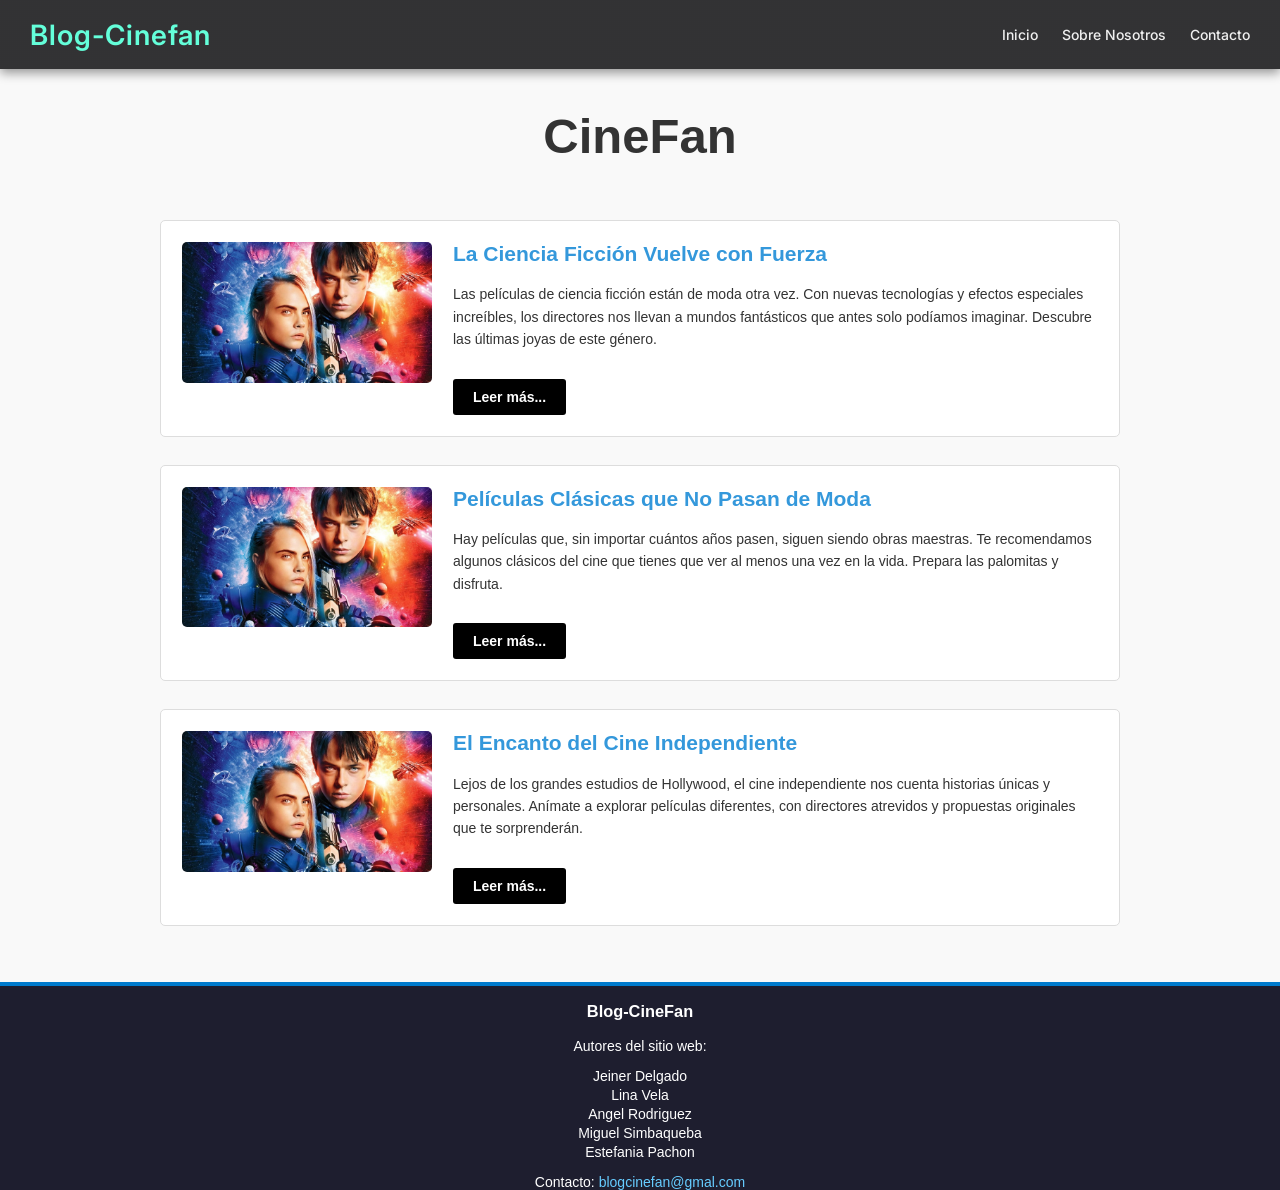
==== index.html @ a4bec9cf "se copia blog para refactorizar" ====
<!DOCTYPE html>
<html lang="es">
<head>
    <meta charset="UTF-8">
    <meta name="viewport" content="width=device-width, initial-scale=1.0">
    <title>Blog-CineFan - Inicio</title>
    <link rel="stylesheet" href="assets/css/inicio.css">
    <link rel="stylesheet" href="assets/css/styles.css">
    <link rel="icon" href="assets/img/favicon.ico">

</head>
<body>

    <main>
        <nav class="navbar">
            <div class="titulo">Blog-Cinefan</div>
             <ul class="nav-links">
                <li><a href="/index.html">Inicio</a></li>
                <li><a href="/about.html">Sobre Nosotros</a></li>
                <li><a href="/contact.html">Contacto</a></li>
             </ul>
    </main>

    <header class="header">
        <div class="container">
            <h1 class="header__title">CineFan</h1>

        </div>
    </header>

    <main class="main-content container">
        <section class="posts">
            <article class="post">
                <div class="sec-image">
                    <img class="post__image" src="./assets/img/renacer-F.jpg" alt="Imagen del renacer de la ciencia ficción">
                </div>
                <div class="post__content">
                    <h2 class="post__title">La Ciencia Ficción Vuelve con Fuerza</h2>
                    <p class="post__excerpt">Las películas de ciencia ficción están de moda otra vez. Con nuevas tecnologías y efectos especiales increíbles, los directores nos llevan a mundos fantásticos que antes solo podíamos imaginar. Descubre las últimas joyas de este género.</p>
                    <a href="#" class="post__read-more">Leer más...</a>
                </div>
            </article>

            <article class="post">
                <div class="sec-image">
                    <img class="post__image" src="./assets/img/renacer-F.jpg" alt="Imagen del renacer de la ciencia ficción">
                </div>
                <div class="post__content">
                    <h2 class="post__title">Películas Clásicas que No Pasan de Moda</h2>
                    <p class="post__excerpt">Hay películas que, sin importar cuántos años pasen, siguen siendo obras maestras. Te recomendamos algunos clásicos del cine que tienes que ver al menos una vez en la vida. Prepara las palomitas y disfruta.</p>
                    <a href="#" class="post__read-more">Leer más...</a>
                </div>
            </article>

            <article class="post">
                <div class="sec-image">
                    <img class="post__image" src="./assets/img/renacer-F.jpg" alt="Imagen del renacer de la ciencia ficción">
                </div>
                <div class="post__content">
                    <h2 class="post__title">El Encanto del Cine Independiente</h2>
                    <p class="post__excerpt">Lejos de los grandes estudios de Hollywood, el cine independiente nos cuenta historias únicas y personales. Anímate a explorar películas diferentes, con directores atrevidos y propuestas originales que te sorprenderán.</p>
                    <a href="#" class="post__read-more">Leer más...</a>
                </div>
            </article>
        </section>
    </main>

    <footer class="site-footer">
      <div class="footer-content">
        <h3>Blog-CineFan</h3>
        <p>Autores del sitio web:</p>
        <ul>
          <li>Jeiner Delgado</li>
          <li>Lina Vela</li>
          <li>Angel Rodriguez</li>
          <li>Miguel Simbaqueba</li>
          <li>Estefania Pachon</li>
        </ul>
        <p>Contacto: <a href="mailto:contacto@falso.com">blogcinefan@gmal.com</a></p>
      </div>
    </footer>
    
</body>
</html>
---- assets/css/inicio.css ----
/*CSS navegacion */
@import url('https://fonts.googleapis.com/css2?family=Inter:wght@600&display=swap');

* {
  box-sizing: border-box;
}
main {
  margin-top: 80px;
}
.navbar {
  position: fixed;
  top: 0;
  left: 0;
  width: 100%;
  padding: 12px 30px;
  display: flex;
  justify-content: space-between;
  align-items: center;
  z-index: 1000;

  /* Fondo con imagen + color sólido */
  background: linear-gradient(rgba(28, 28, 30, 0.9), rgba(28, 28, 30, 0.9)),
              url('https://images.unsplash.com/photo-1508780709619-79562169bc64?auto=format&fit=crop&w=1350&q=80');
  background-size: cover;
  background-position: center;
  backdrop-filter: blur(4px);
  box-shadow: 0 4px 10px rgba(0, 0, 0, 0.4);
}

.titulo {
  font-family: 'Inter', sans-serif;
  color: #64ffda;
  font-size: 28px;
  font-weight: 600;
  letter-spacing: 1px;
}

.nav-links {
  list-style: none;
  display: flex;
  gap: 24px;
  font-family: 'Inter', sans-serif;
}

/* Links con animación y contraste */
.nav-links a {
  color: #f0f0f0;
  text-decoration: none;
  font-weight: 500;
  position: relative;
  transition: color 0.3s ease;
  padding: 4px 0;
}

.nav-links a::after {
  content: "";
  position: absolute;
  width: 0%;
  height: 2px;
  left: 0;
  bottom: 0;
  background-color: #64ffda;
  transition: width 0.3s ease;
}

.nav-links a:hover {
  color: #64ffda;
}

.nav-links a:hover::after {
  width: 100%;
}

/* Estilos generales */
body {
    font-family: sans-serif;
    margin: 0;
    background-color: #f4f4f4;
    color: #333;
}

.container {
    width: 90%;
    max-width: 960px;
    margin: 0 auto;
}

/* Header */
.header {
    padding: 2rem 0;
    text-align: center;
    margin-top: 5rem; /* Espacio para la barra de navegación */
}

.header__title {
    margin: 0;
    font-size: 3.5rem;
    color: #333;
}


/* Contenido Principal */
.main-content {
    padding: 2rem 0;
}

.post {
    display: flex;
    align-items: flex-start; /* Alinea los items al inicio */
    gap: 1.5rem; /* Espacio entre la imagen y el texto */
    background-color: #ffffff;
    border: 1px solid #ddd;
    padding: 1.5rem;
    margin-bottom: 2rem;
    border-radius: 5px;
}

.post__title {
    margin-top: 0;
    color: #3498db;
}

.post__excerpt {
    line-height: 1.6;
}

.sec-image {
    flex: 1;
    max-width: 250px; /* Ancho máximo para la imagen */
}

.post__content {
    flex: 2;
}

.post__read-more {
    display: inline-block;
    margin-top: 1rem;
    background-color: #000000;
    color: #ffffff;
    padding: 10px 20px;
    text-decoration: none;
    font-weight: bold;
    border-radius: 3px;
    text-align: center;
}

.post__read-more:hover {
    text-decoration: underline;
}

.post__image {
    width: 100%;
    height: auto;
    border-radius: 5px;
}


/* Estilos Footer */
html, body {
  margin: 0;
  padding: 0;
  height: 100%;
  font-family: 'Segoe UI', Tahoma, Geneva, Verdana, sans-serif;
  font-size: 14px;
  background-color: #f9f9f9;
}

.page-container {
  display: flex;
  flex-direction: column;
  min-height: 100vh;
}

.content {
  flex: 1;
}

.site-footer {
  background-color: #1e1e2f;
  color: #ffffff;
  padding: 0px 0;
  text-align: center;
  border-top: 4px solid #007acc;
}

.site-footer a {
  color: #66ccff;
  text-decoration: none;
}

.site-footer ul {
  list-style: none;
  padding: 0;
  margin: 10px 0;
}

.site-footer li {
  margin: 3px 0;
}
---- assets/css/styles.css ----
/*Estilado principal/
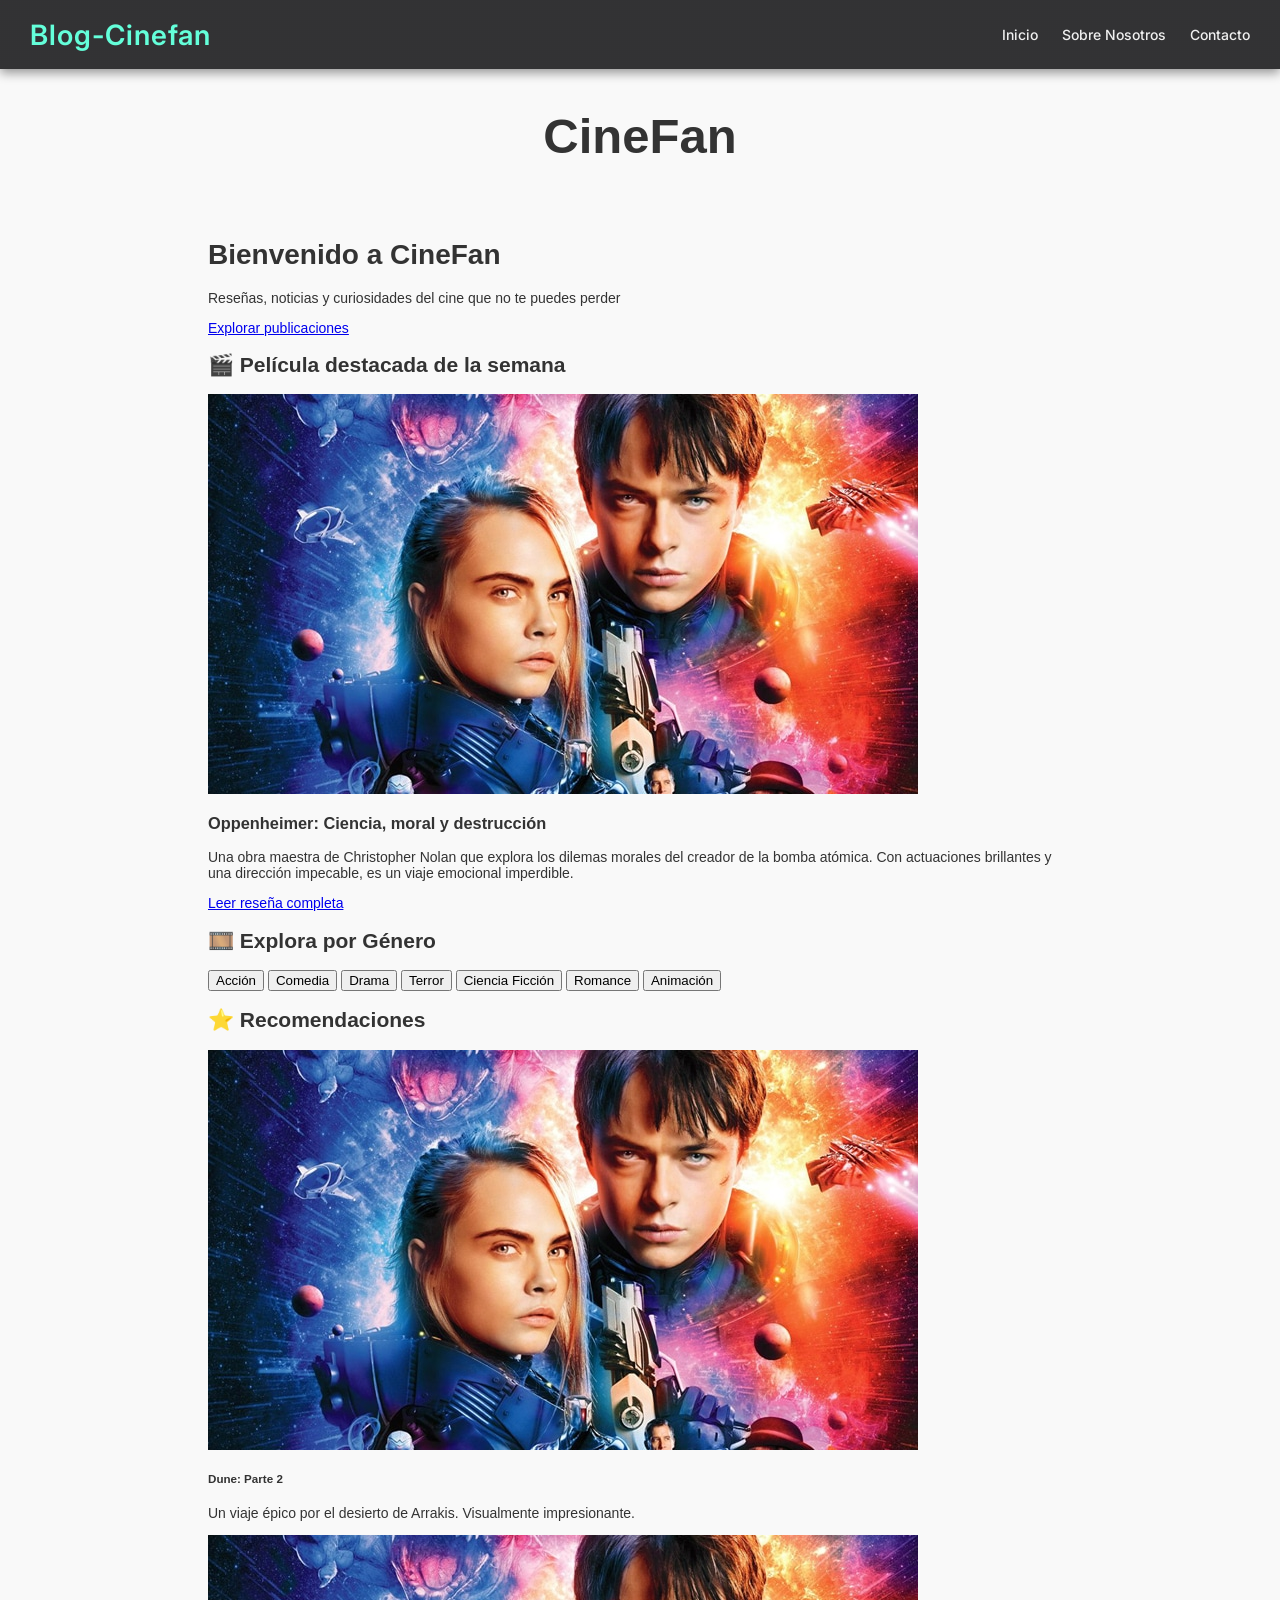
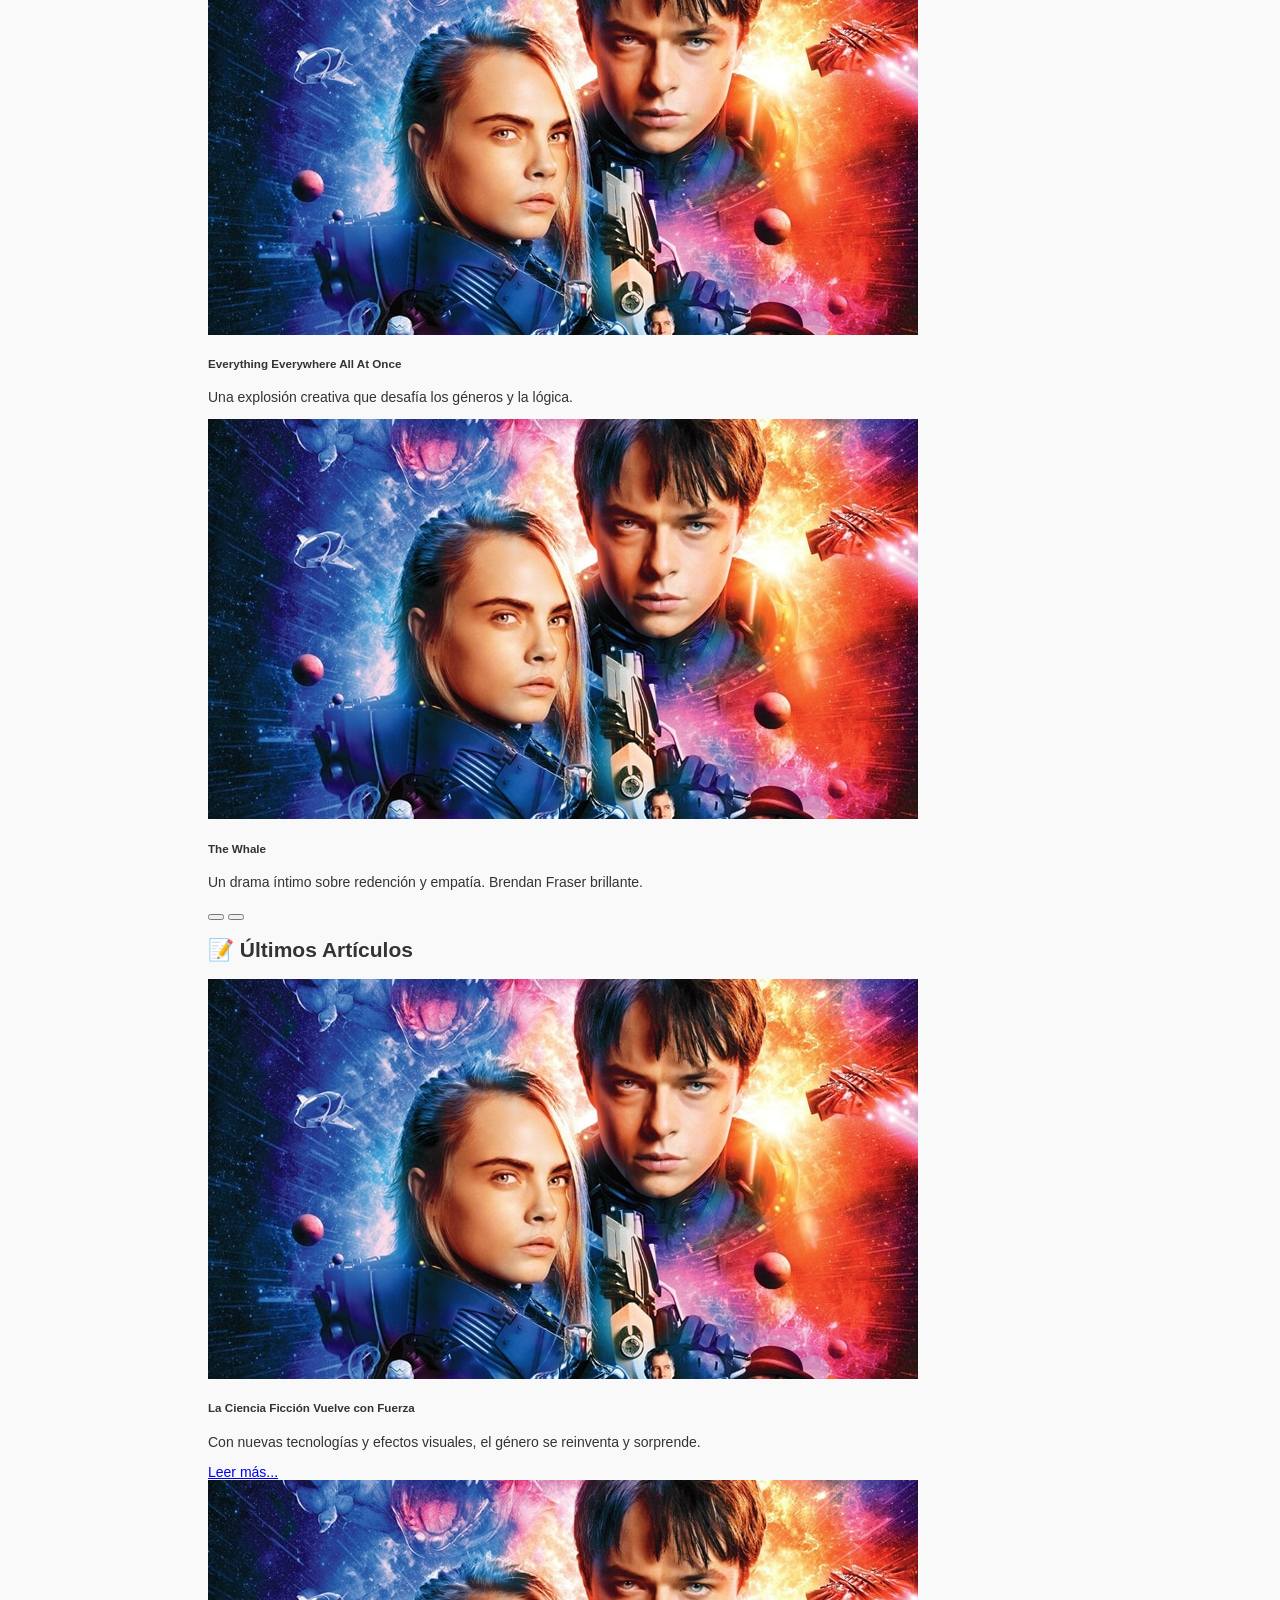
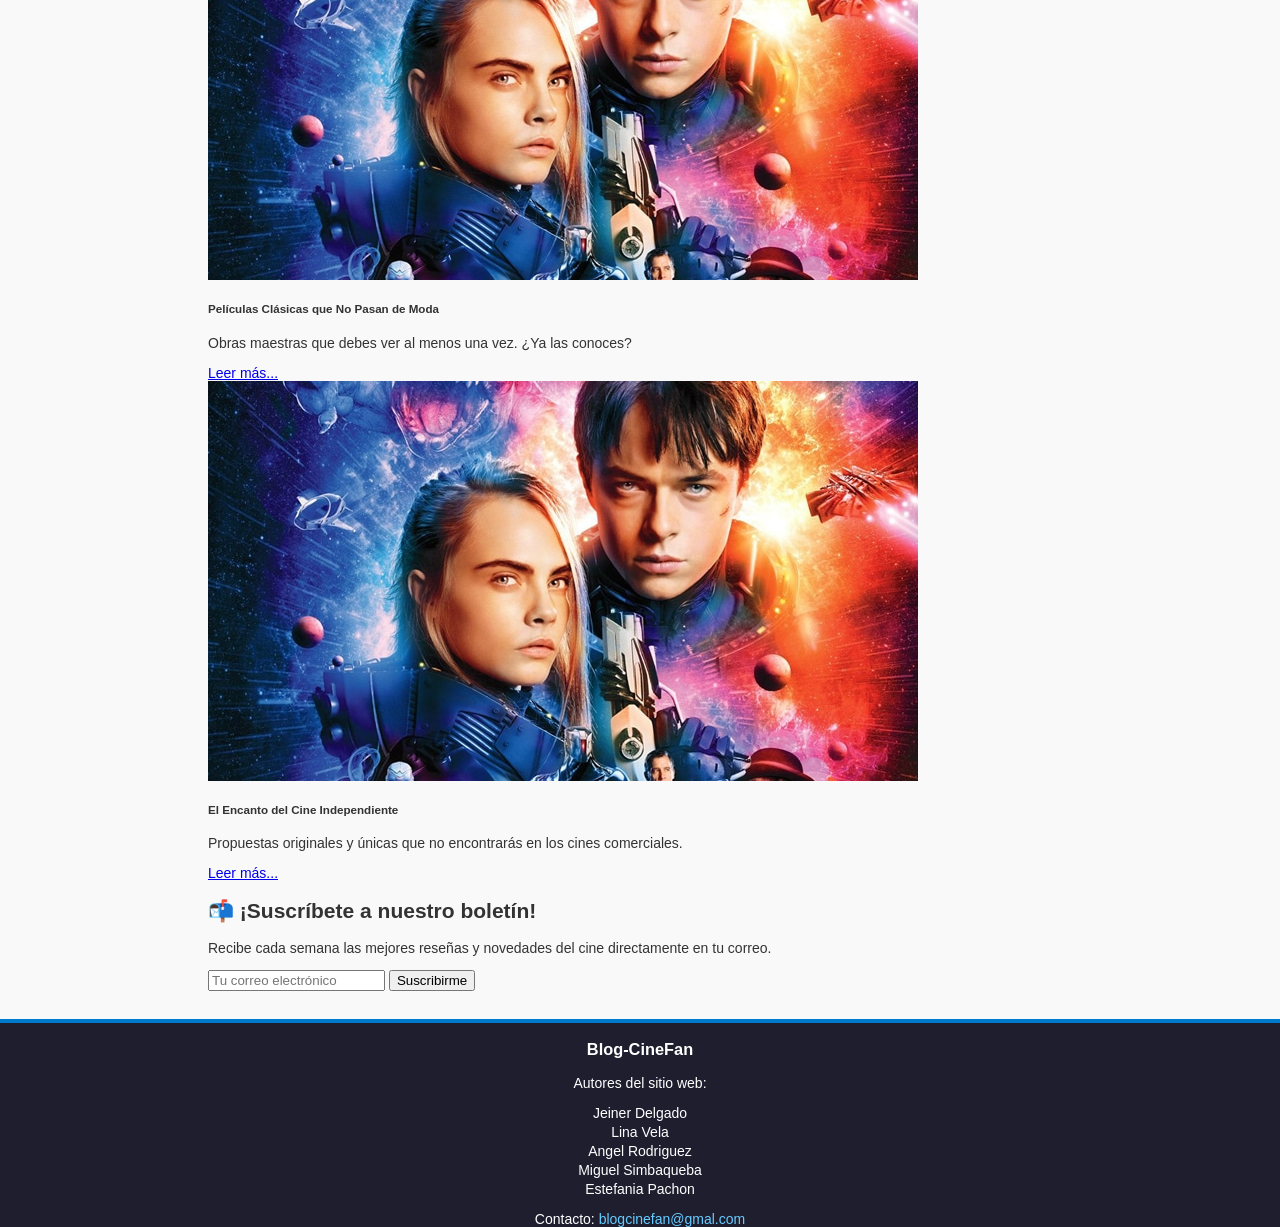
==== commit 2953c07b: "mejora de inicio Angel" ====
--- a/index.html
+++ b/index.html
@@ -7,6 +7,8 @@
     <link rel="stylesheet" href="assets/css/inicio.css">
     <link rel="stylesheet" href="assets/css/styles.css">
     <link rel="icon" href="assets/img/favicon.ico">
+    <link href="https://fonts.googleapis.com/css2?family=Montserrat:wght@400;600;700&display=swap" rel="stylesheet">
+
 
 </head>
 <body>
@@ -29,40 +31,138 @@
     </header>
 
     <main class="main-content container">
-        <section class="posts">
-            <article class="post">
-                <div class="sec-image">
-                    <img class="post__image" src="./assets/img/renacer-F.jpg" alt="Imagen del renacer de la ciencia ficción">
-                </div>
-                <div class="post__content">
-                    <h2 class="post__title">La Ciencia Ficción Vuelve con Fuerza</h2>
-                    <p class="post__excerpt">Las películas de ciencia ficción están de moda otra vez. Con nuevas tecnologías y efectos especiales increíbles, los directores nos llevan a mundos fantásticos que antes solo podíamos imaginar. Descubre las últimas joyas de este género.</p>
-                    <a href="#" class="post__read-more">Leer más...</a>
-                </div>
-            </article>
+        <header class="bg-dark text-white text-center py-5">
+  <div class="container">
+    <h1 class="display-3 fw-bold">Bienvenido a CineFan</h1>
+    <p class="lead">Reseñas, noticias y curiosidades del cine que no te puedes perder</p>
+    <a href="#posts" class="btn btn-danger btn-lg mt-3">Explorar publicaciones</a>
+  </div>
+</header>
 
-            <article class="post">
-                <div class="sec-image">
-                    <img class="post__image" src="./assets/img/renacer-F.jpg" alt="Imagen del renacer de la ciencia ficción">
-                </div>
-                <div class="post__content">
-                    <h2 class="post__title">Películas Clásicas que No Pasan de Moda</h2>
-                    <p class="post__excerpt">Hay películas que, sin importar cuántos años pasen, siguen siendo obras maestras. Te recomendamos algunos clásicos del cine que tienes que ver al menos una vez en la vida. Prepara las palomitas y disfruta.</p>
-                    <a href="#" class="post__read-more">Leer más...</a>
-                </div>
-            </article>
+<!-- Película destacada -->
+<section class="container my-5">
+  <h2 class="mb-4 text-center">🎬 Película destacada de la semana</h2>
+  <div class="row align-items-center">
+    <div class="col-md-6">
+      <img src="./assets/img/renacer-F.jpg" alt="Película destacada" class="img-fluid rounded">
+    </div>
+    <div class="col-md-6">
+      <h3>Oppenheimer: Ciencia, moral y destrucción</h3>
+      <p>Una obra maestra de Christopher Nolan que explora los dilemas morales del creador de la bomba atómica. Con actuaciones brillantes y una dirección impecable, es un viaje emocional imperdible.</p>
+      <a href="#" class="btn btn-outline-primary">Leer reseña completa</a>
+    </div>
+  </div>
+</section>
 
-            <article class="post">
-                <div class="sec-image">
-                    <img class="post__image" src="./assets/img/renacer-F.jpg" alt="Imagen del renacer de la ciencia ficción">
-                </div>
-                <div class="post__content">
-                    <h2 class="post__title">El Encanto del Cine Independiente</h2>
-                    <p class="post__excerpt">Lejos de los grandes estudios de Hollywood, el cine independiente nos cuenta historias únicas y personales. Anímate a explorar películas diferentes, con directores atrevidos y propuestas originales que te sorprenderán.</p>
-                    <a href="#" class="post__read-more">Leer más...</a>
-                </div>
-            </article>
-        </section>
+<!-- Categorías de películas -->
+<section class="container my-5">
+  <h2 class="mb-4 text-center">🎞️ Explora por Género</h2>
+  <div class="d-flex flex-wrap justify-content-center gap-3">
+    <button class="btn btn-outline-secondary">Acción</button>
+    <button class="btn btn-outline-secondary">Comedia</button>
+    <button class="btn btn-outline-secondary">Drama</button>
+    <button class="btn btn-outline-secondary">Terror</button>
+    <button class="btn btn-outline-secondary">Ciencia Ficción</button>
+    <button class="btn btn-outline-secondary">Romance</button>
+    <button class="btn btn-outline-secondary">Animación</button>
+  </div>
+</section>
+
+<!-- Carrusel de recomendaciones -->
+<section class="container my-5">
+  <h2 class="mb-4 text-center">⭐ Recomendaciones</h2>
+  <div id="carouselExampleCaptions" class="carousel slide" data-bs-ride="carousel">
+    <div class="carousel-inner">
+      <div class="carousel-item active">
+        <img src="./assets/img/renacer-F.jpg" class="d-block w-100" alt="...">
+        <div class="carousel-caption d-none d-md-block bg-dark bg-opacity-50 rounded">
+          <h5>Dune: Parte 2</h5>
+          <p>Un viaje épico por el desierto de Arrakis. Visualmente impresionante.</p>
+        </div>
+      </div>
+      <div class="carousel-item">
+        <img src="./assets/img/renacer-F.jpg" class="d-block w-100" alt="...">
+        <div class="carousel-caption d-none d-md-block bg-dark bg-opacity-50 rounded">
+          <h5>Everything Everywhere All At Once</h5>
+          <p>Una explosión creativa que desafía los géneros y la lógica.</p>
+        </div>
+      </div>
+      <div class="carousel-item">
+        <img src="./assets/img/renacer-F.jpg" class="d-block w-100" alt="...">
+        <div class="carousel-caption d-none d-md-block bg-dark bg-opacity-50 rounded">
+          <h5>The Whale</h5>
+          <p>Un drama íntimo sobre redención y empatía. Brendan Fraser brillante.</p>
+        </div>
+      </div>
+    </div>
+    <button class="carousel-control-prev" type="button" data-bs-target="#carouselExampleCaptions" data-bs-slide="prev">
+      <span class="carousel-control-prev-icon"></span>
+    </button>
+    <button class="carousel-control-next" type="button" data-bs-target="#carouselExampleCaptions" data-bs-slide="next">
+      <span class="carousel-control-next-icon"></span>
+    </button>
+  </div>
+</section>
+
+<!-- Sección de publicaciones -->
+<section class="container my-5" id="posts">
+  <h2 class="mb-4 text-center">📝 Últimos Artículos</h2>
+  <div class="row g-4">
+    
+    <!-- Post 1 -->
+    <div class="col-md-4">
+      <div class="card h-100">
+        <img src="./assets/img/renacer-F.jpg" class="card-img-top" alt="Ciencia Ficción">
+        <div class="card-body">
+          <h5 class="card-title">La Ciencia Ficción Vuelve con Fuerza</h5>
+          <p class="card-text">Con nuevas tecnologías y efectos visuales, el género se reinventa y sorprende.</p>
+          <a href="#" class="btn btn-outline-primary">Leer más...</a>
+        </div>
+      </div>
+    </div>
+
+    <!-- Post 2 -->
+    <div class="col-md-4">
+      <div class="card h-100">
+        <img src="./assets/img/renacer-F.jpg" class="card-img-top" alt="Clásicos del cine">
+        <div class="card-body">
+          <h5 class="card-title">Películas Clásicas que No Pasan de Moda</h5>
+          <p class="card-text">Obras maestras que debes ver al menos una vez. ¿Ya las conoces?</p>
+          <a href="#" class="btn btn-outline-primary">Leer más...</a>
+        </div>
+      </div>
+    </div>
+
+    <!-- Post 3 -->
+    <div class="col-md-4">
+      <div class="card h-100">
+        <img src="./assets/img/renacer-F.jpg" class="card-img-top" alt="Cine independiente">
+        <div class="card-body">
+          <h5 class="card-title">El Encanto del Cine Independiente</h5>
+          <p class="card-text">Propuestas originales y únicas que no encontrarás en los cines comerciales.</p>
+          <a href="#" class="btn btn-outline-primary">Leer más...</a>
+        </div>
+      </div>
+    </div>
+
+  </div>
+</section>
+
+<!-- Suscripción al boletín -->
+<section class="container my-5">
+  <div class="bg-light p-5 rounded text-center">
+    <h2>📬 ¡Suscríbete a nuestro boletín!</h2>
+    <p>Recibe cada semana las mejores reseñas y novedades del cine directamente en tu correo.</p>
+    <div class="row justify-content-center">
+      <div class="col-md-6">
+        <div class="input-group">
+          <input type="email" class="form-control" placeholder="Tu correo electrónico">
+          <button class="btn btn-danger">Suscribirme</button>
+        </div>
+      </div>
+    </div>
+  </div>
+</section>
     </main>
 
     <footer class="site-footer">
--- a/assets/css/inicio.css
+++ b/assets/css/inicio.css
@@ -1,5 +1,5 @@
 /*CSS navegacion */
-@import url('https://fonts.googleapis.com/css2?family=Inter:wght@600&display=swap');
+@import url("https://fonts.googleapis.com/css2?family=Inter:wght@600&display=swap");
 
 * {
   box-sizing: border-box;
@@ -20,7 +20,7 @@
 
   /* Fondo con imagen + color sólido */
   background: linear-gradient(rgba(28, 28, 30, 0.9), rgba(28, 28, 30, 0.9)),
-              url('https://images.unsplash.com/photo-1508780709619-79562169bc64?auto=format&fit=crop&w=1350&q=80');
+    url("https://images.unsplash.com/photo-1508780709619-79562169bc64?auto=format&fit=crop&w=1350&q=80");
   background-size: cover;
   background-position: center;
   backdrop-filter: blur(4px);
@@ -28,7 +28,7 @@
 }
 
 .titulo {
-  font-family: 'Inter', sans-serif;
+  font-family: "Inter", sans-serif;
   color: #64ffda;
   font-size: 28px;
   font-weight: 600;
@@ -39,7 +39,7 @@
   list-style: none;
   display: flex;
   gap: 24px;
-  font-family: 'Inter', sans-serif;
+  font-family: "Inter", sans-serif;
 }
 
 /* Links con animación y contraste */
@@ -73,95 +73,94 @@
 
 /* Estilos generales */
 body {
-    font-family: sans-serif;
-    margin: 0;
-    background-color: #f4f4f4;
-    color: #333;
+  font-family: sans-serif;
+  margin: 0;
+  background-color: #f4f4f4;
+  color: #333;
 }
 
 .container {
-    width: 90%;
-    max-width: 960px;
-    margin: 0 auto;
+  width: 90%;
+  max-width: 960px;
+  margin: 0 auto;
 }
 
 /* Header */
 .header {
-    padding: 2rem 0;
-    text-align: center;
-    margin-top: 5rem; /* Espacio para la barra de navegación */
+  padding: 2rem 0;
+  text-align: center;
+  margin-top: 5rem; /* Espacio para la barra de navegación */
 }
 
 .header__title {
-    margin: 0;
-    font-size: 3.5rem;
-    color: #333;
+  margin: 0;
+  font-size: 3.5rem;
+  color: #333;
 }
-
 
 /* Contenido Principal */
 .main-content {
-    padding: 2rem 0;
+  padding: 2rem 0;
 }
 
 .post {
-    display: flex;
-    align-items: flex-start; /* Alinea los items al inicio */
-    gap: 1.5rem; /* Espacio entre la imagen y el texto */
-    background-color: #ffffff;
-    border: 1px solid #ddd;
-    padding: 1.5rem;
-    margin-bottom: 2rem;
-    border-radius: 5px;
+  display: flex;
+  align-items: flex-start; /* Alinea los items al inicio */
+  gap: 1.5rem; /* Espacio entre la imagen y el texto */
+  background-color: #ffffff;
+  border: 1px solid #ddd;
+  padding: 1.5rem;
+  margin-bottom: 2rem;
+  border-radius: 5px;
 }
 
 .post__title {
-    margin-top: 0;
-    color: #3498db;
+  margin-top: 0;
+  color: #3498db;
 }
 
 .post__excerpt {
-    line-height: 1.6;
+  line-height: 1.6;
 }
 
 .sec-image {
-    flex: 1;
-    max-width: 250px; /* Ancho máximo para la imagen */
+  flex: 1;
+  max-width: 250px; /* Ancho máximo para la imagen */
 }
 
 .post__content {
-    flex: 2;
+  flex: 2;
 }
 
 .post__read-more {
-    display: inline-block;
-    margin-top: 1rem;
-    background-color: #000000;
-    color: #ffffff;
-    padding: 10px 20px;
-    text-decoration: none;
-    font-weight: bold;
-    border-radius: 3px;
-    text-align: center;
+  display: inline-block;
+  margin-top: 1rem;
+  background-color: #000000;
+  color: #ffffff;
+  padding: 10px 20px;
+  text-decoration: none;
+  font-weight: bold;
+  border-radius: 3px;
+  text-align: center;
 }
 
 .post__read-more:hover {
-    text-decoration: underline;
+  text-decoration: underline;
 }
 
 .post__image {
-    width: 100%;
-    height: auto;
-    border-radius: 5px;
+  width: 100%;
+  height: auto;
+  border-radius: 5px;
 }
 
-
 /* Estilos Footer */
-html, body {
+html,
+body {
   margin: 0;
   padding: 0;
   height: 100%;
-  font-family: 'Segoe UI', Tahoma, Geneva, Verdana, sans-serif;
+  font-family: "Segoe UI", Tahoma, Geneva, Verdana, sans-serif;
   font-size: 14px;
   background-color: #f9f9f9;
 }
@@ -197,4 +196,4 @@
 
 .site-footer li {
   margin: 3px 0;
-}+}
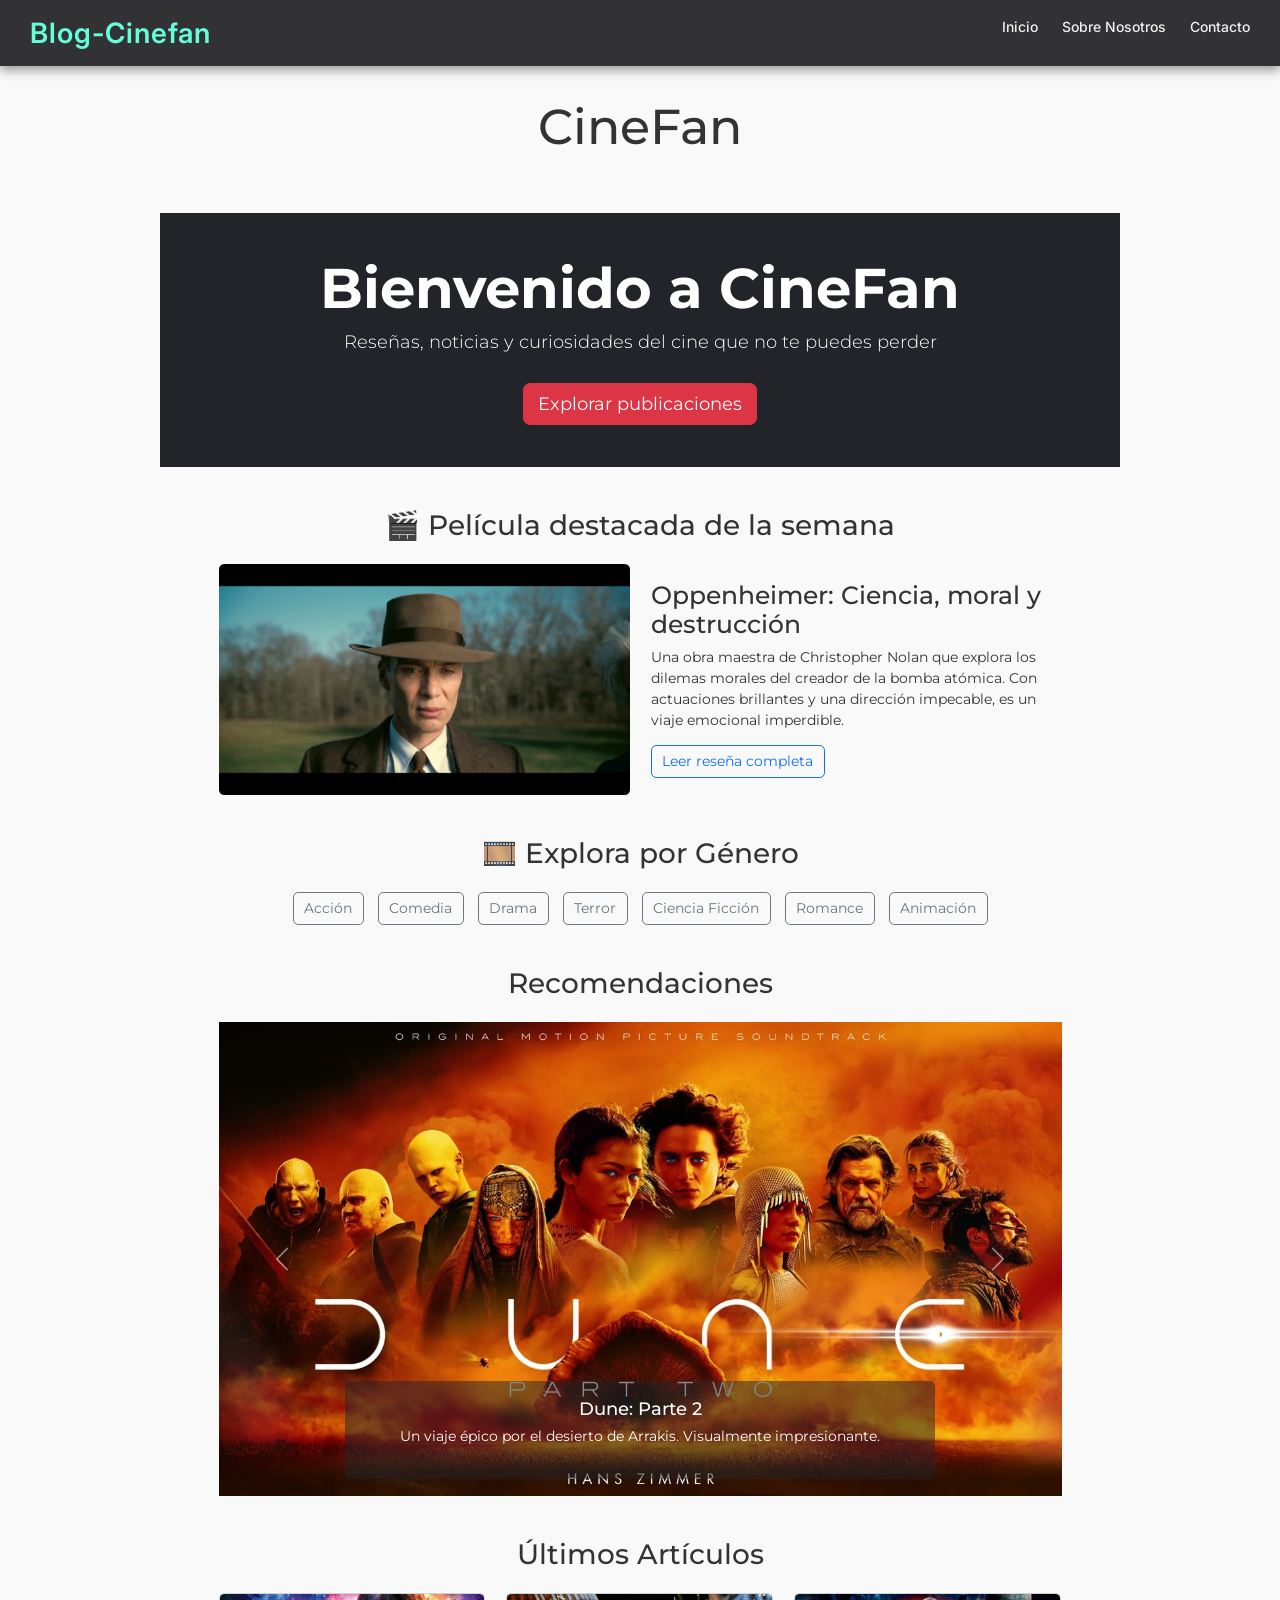
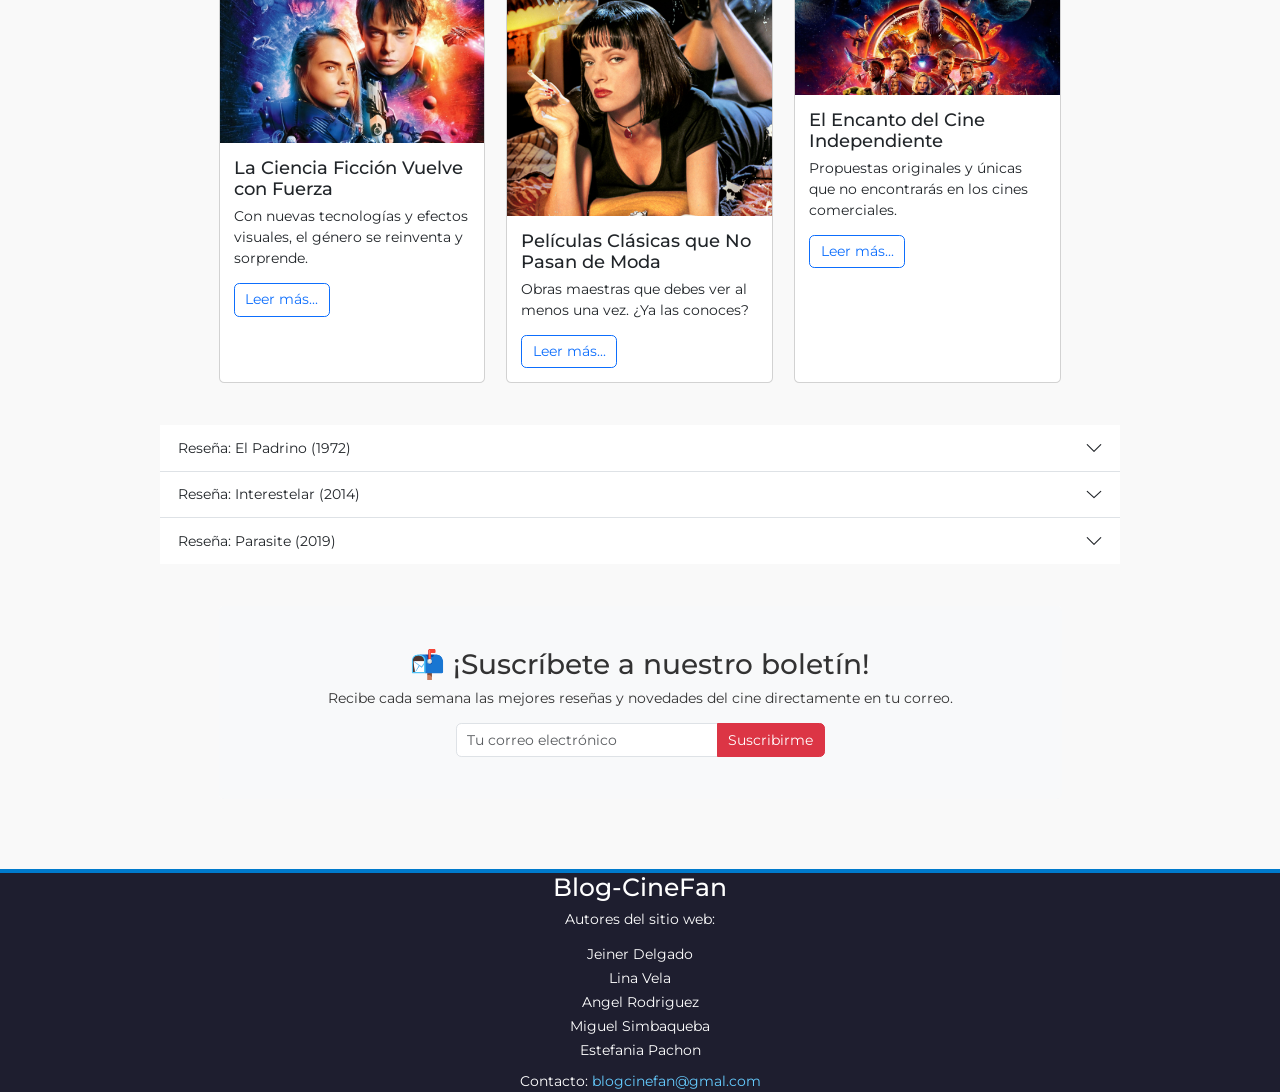
==== commit 61f28ebf: "Mejora visual de la página de inicio y corrección de estilos" ====
--- a/index.html
+++ b/index.html
@@ -4,24 +4,24 @@
     <meta charset="UTF-8">
     <meta name="viewport" content="width=device-width, initial-scale=1.0">
     <title>Blog-CineFan - Inicio</title>
+    <link rel="icon" href="assets/img/favicon.ico">
+    <link href="https://cdn.jsdelivr.net/npm/bootstrap@5.3.3/dist/css/bootstrap.min.css" rel="stylesheet" integrity="sha384-QWTKZyjpPEjISv5WaRU9OFeRpok6YctnYmDr5pNlyT2bRjXh0JMhjY6hW+ALEwIH" crossorigin="anonymous">
+    <link rel="stylesheet" href="assets/css/styles.css">
     <link rel="stylesheet" href="assets/css/inicio.css">
-    <link rel="stylesheet" href="assets/css/styles.css">
-    <link rel="icon" href="assets/img/favicon.ico">
     <link href="https://fonts.googleapis.com/css2?family=Montserrat:wght@400;600;700&display=swap" rel="stylesheet">
 
 
 </head>
 <body>
 
-    <main>
-        <nav class="navbar">
+    <nav class="navbar">
             <div class="titulo">Blog-Cinefan</div>
              <ul class="nav-links">
                 <li><a href="/index.html">Inicio</a></li>
                 <li><a href="/about.html">Sobre Nosotros</a></li>
                 <li><a href="/contact.html">Contacto</a></li>
              </ul>
-    </main>
+        </nav>
 
     <header class="header">
         <div class="container">
@@ -44,7 +44,7 @@
   <h2 class="mb-4 text-center">🎬 Película destacada de la semana</h2>
   <div class="row align-items-center">
     <div class="col-md-6">
-      <img src="./assets/img/renacer-F.jpg" alt="Película destacada" class="img-fluid rounded">
+      <img src="./assets/img/oppe.jpg" alt="Película destacada" class="img-fluid rounded">
     </div>
     <div class="col-md-6">
       <h3>Oppenheimer: Ciencia, moral y destrucción</h3>
@@ -70,25 +70,25 @@
 
 <!-- Carrusel de recomendaciones -->
 <section class="container my-5">
-  <h2 class="mb-4 text-center">⭐ Recomendaciones</h2>
+  <h2 class="mb-4 text-center"> Recomendaciones</h2>
   <div id="carouselExampleCaptions" class="carousel slide" data-bs-ride="carousel">
     <div class="carousel-inner">
       <div class="carousel-item active">
-        <img src="./assets/img/renacer-F.jpg" class="d-block w-100" alt="...">
+        <img src="./assets/img/DuneParte 2.jpg" class="d-block w-100" alt="...">
         <div class="carousel-caption d-none d-md-block bg-dark bg-opacity-50 rounded">
           <h5>Dune: Parte 2</h5>
           <p>Un viaje épico por el desierto de Arrakis. Visualmente impresionante.</p>
         </div>
       </div>
       <div class="carousel-item">
-        <img src="./assets/img/renacer-F.jpg" class="d-block w-100" alt="...">
+        <img src="./assets/img/Everything.jpg" class="d-block w-100" alt="...">
         <div class="carousel-caption d-none d-md-block bg-dark bg-opacity-50 rounded">
           <h5>Everything Everywhere All At Once</h5>
           <p>Una explosión creativa que desafía los géneros y la lógica.</p>
         </div>
       </div>
       <div class="carousel-item">
-        <img src="./assets/img/renacer-F.jpg" class="d-block w-100" alt="...">
+        <img src="./assets/img/The Whale.jpg" class="d-block w-100" alt="...">
         <div class="carousel-caption d-none d-md-block bg-dark bg-opacity-50 rounded">
           <h5>The Whale</h5>
           <p>Un drama íntimo sobre redención y empatía. Brendan Fraser brillante.</p>
@@ -106,7 +106,7 @@
 
 <!-- Sección de publicaciones -->
 <section class="container my-5" id="posts">
-  <h2 class="mb-4 text-center">📝 Últimos Artículos</h2>
+  <h2 class="mb-4 text-center"> Últimos Artículos</h2>
   <div class="row g-4">
     
     <!-- Post 1 -->
@@ -124,7 +124,7 @@
     <!-- Post 2 -->
     <div class="col-md-4">
       <div class="card h-100">
-        <img src="./assets/img/renacer-F.jpg" class="card-img-top" alt="Clásicos del cine">
+        <img src="./assets/img/pelicula-calsica.png" class="card-img-top" alt="Clásicos del cine">
         <div class="card-body">
           <h5 class="card-title">Películas Clásicas que No Pasan de Moda</h5>
           <p class="card-text">Obras maestras que debes ver al menos una vez. ¿Ya las conoces?</p>
@@ -132,11 +132,9 @@
         </div>
       </div>
     </div>
-
-    <!-- Post 3 -->
     <div class="col-md-4">
       <div class="card h-100">
-        <img src="./assets/img/renacer-F.jpg" class="card-img-top" alt="Cine independiente">
+        <img src="./assets/img/marvel.jpeg" class="card-img-top" alt="Cine independiente">
         <div class="card-body">
           <h5 class="card-title">El Encanto del Cine Independiente</h5>
           <p class="card-text">Propuestas originales y únicas que no encontrarás en los cines comerciales.</p>
@@ -147,6 +145,54 @@
 
   </div>
 </section>
+
+<div class="accordion accordion-flush" id="accordionResenas">
+  <div class="accordion-item">
+    <h2 class="accordion-header">
+      <button class="accordion-button collapsed" type="button" data-bs-toggle="collapse" data-bs-target="#resenaUno" aria-expanded="false" aria-controls="resenaUno">
+        Reseña: El Padrino (1972)
+      </button>
+    </h2>
+    <div id="resenaUno" class="accordion-collapse collapse" data-bs-parent="#accordionResenas">
+      <div class="accordion-body">
+        <strong>Dirección:</strong> Francis Ford Coppola<br>
+        <strong>Género:</strong> Crimen, Drama<br>
+        <strong>Reseña:</strong> Un clásico del cine que explora el poder, la familia y la corrupción en el corazón de una organización mafiosa. Con actuaciones memorables y una narrativa intensa, es considerada una obra maestra.
+      </div>
+    </div>
+  </div>
+
+  <div class="accordion-item">
+    <h2 class="accordion-header">
+      <button class="accordion-button collapsed" type="button" data-bs-toggle="collapse" data-bs-target="#resenaDos" aria-expanded="false" aria-controls="resenaDos">
+        Reseña: Interestelar (2014)
+      </button>
+    </h2>
+    <div id="resenaDos" class="accordion-collapse collapse" data-bs-parent="#accordionResenas">
+      <div class="accordion-body">
+        <strong>Dirección:</strong> Christopher Nolan<br>
+        <strong>Género:</strong> Ciencia Ficción, Aventura<br>
+        <strong>Reseña:</strong> Una epopeya espacial que mezcla la ciencia con las emociones humanas. Visualmente impresionante y con un guion que invita a la reflexión sobre el tiempo, la gravedad y el amor.
+      </div>
+    </div>
+  </div>
+
+  <div class="accordion-item">
+    <h2 class="accordion-header">
+      <button class="accordion-button collapsed" type="button" data-bs-toggle="collapse" data-bs-target="#resenaTres" aria-expanded="false" aria-controls="resenaTres">
+        Reseña: Parasite (2019)
+      </button>
+    </h2>
+    <div id="resenaTres" class="accordion-collapse collapse" data-bs-parent="#accordionResenas">
+      <div class="accordion-body">
+        <strong>Dirección:</strong> Bong Joon-ho<br>
+        <strong>Género:</strong> Thriller, Drama Social<br>
+        <strong>Reseña:</strong> Una crítica social envolvente que mezcla el humor negro con el suspenso. Ganadora del Óscar a Mejor Película, destaca por su originalidad, guion inteligente y mensaje contundente.
+      </div>
+    </div>
+  </div>
+</div>
+
 
 <!-- Suscripción al boletín -->
 <section class="container my-5">
@@ -179,6 +225,7 @@
         <p>Contacto: <a href="mailto:contacto@falso.com">blogcinefan@gmal.com</a></p>
       </div>
     </footer>
-    
+
+    <script src="https://cdn.jsdelivr.net/npm/bootstrap@5.3.3/dist/js/bootstrap.bundle.min.js" integrity="sha384-YvpcrYf0tY3lHB60NNkmXc5s9fDVZLESaAA55NDzOxhy9GkcIdslK1eN7N6jIeHz" crossorigin="anonymous"></script>
 </body>
 </html>
--- a/assets/css/inicio.css
+++ b/assets/css/inicio.css
@@ -73,7 +73,7 @@
 
 /* Estilos generales */
 body {
-  font-family: sans-serif;
+  font-family: 'Montserrat', sans-serif;
   margin: 0;
   background-color: #f4f4f4;
   color: #333;
@@ -160,7 +160,7 @@
   margin: 0;
   padding: 0;
   height: 100%;
-  font-family: "Segoe UI", Tahoma, Geneva, Verdana, sans-serif;
+
   font-size: 14px;
   background-color: #f9f9f9;
 }
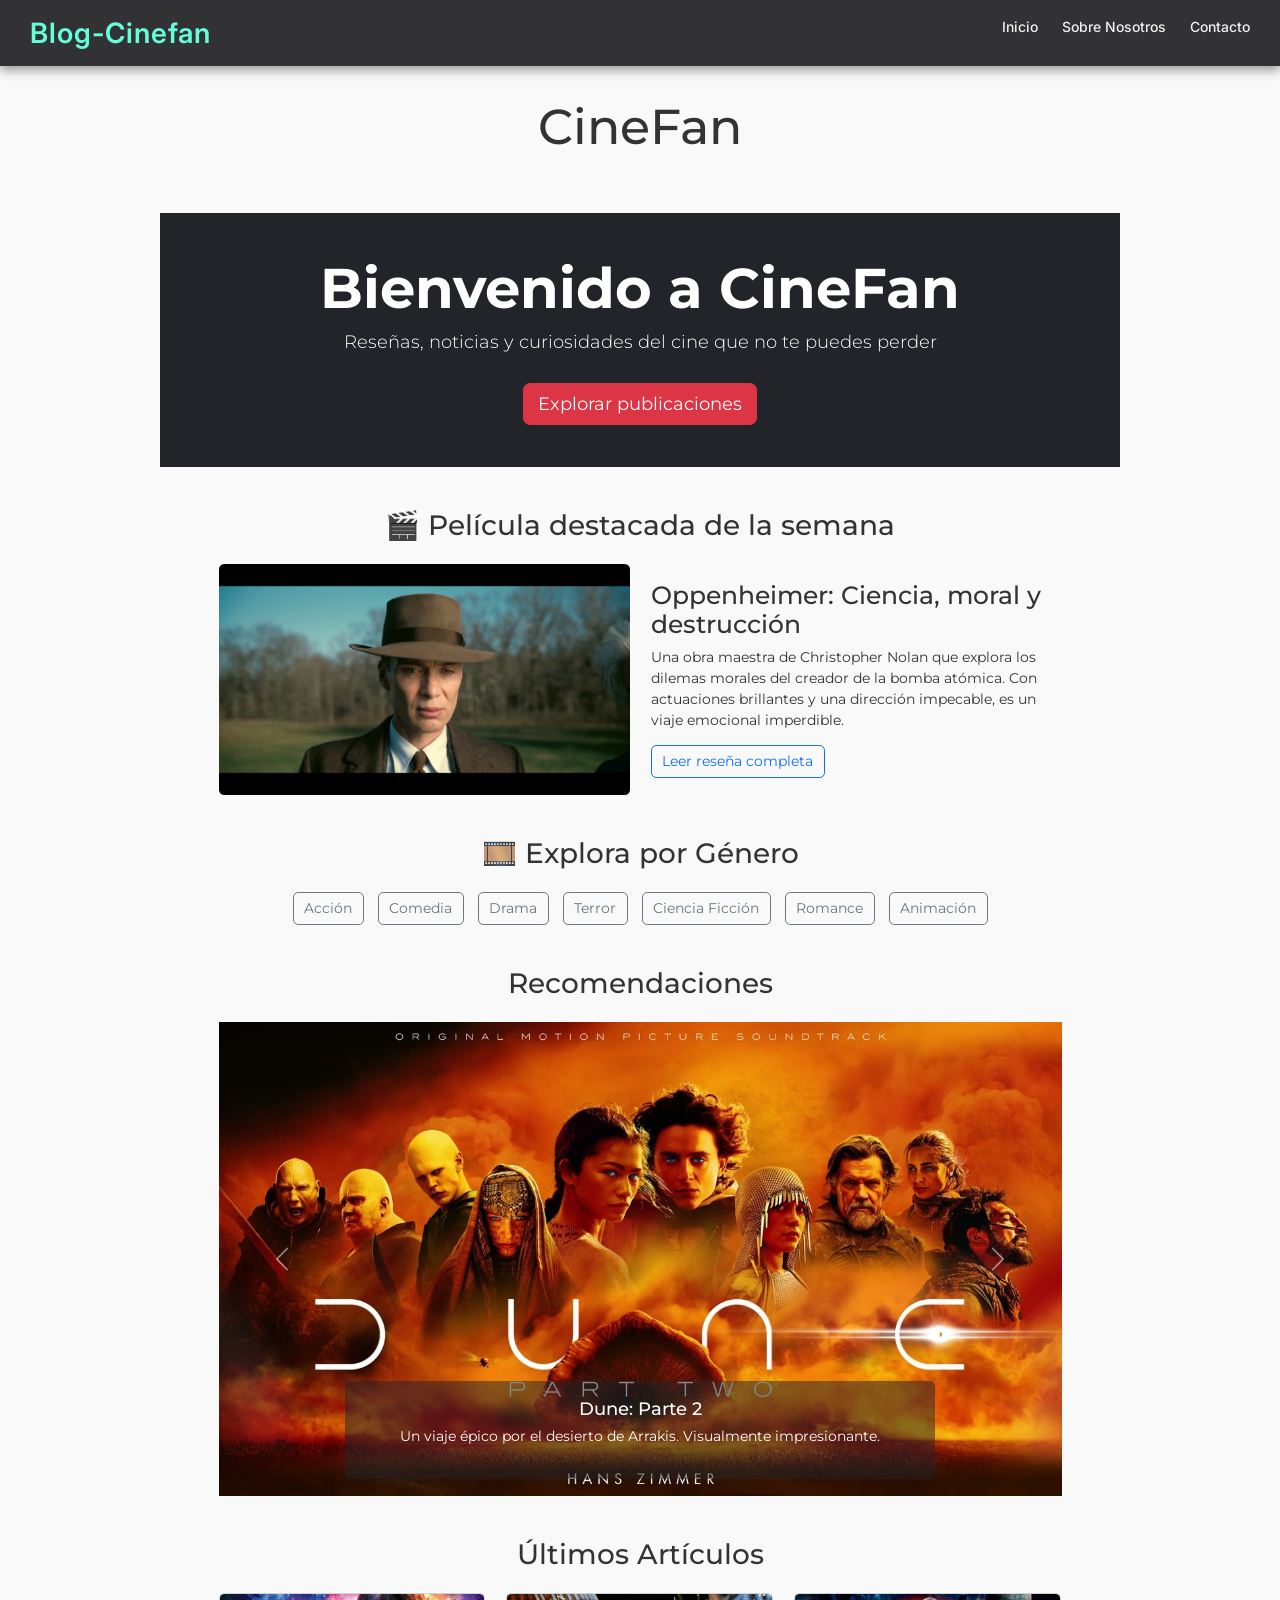
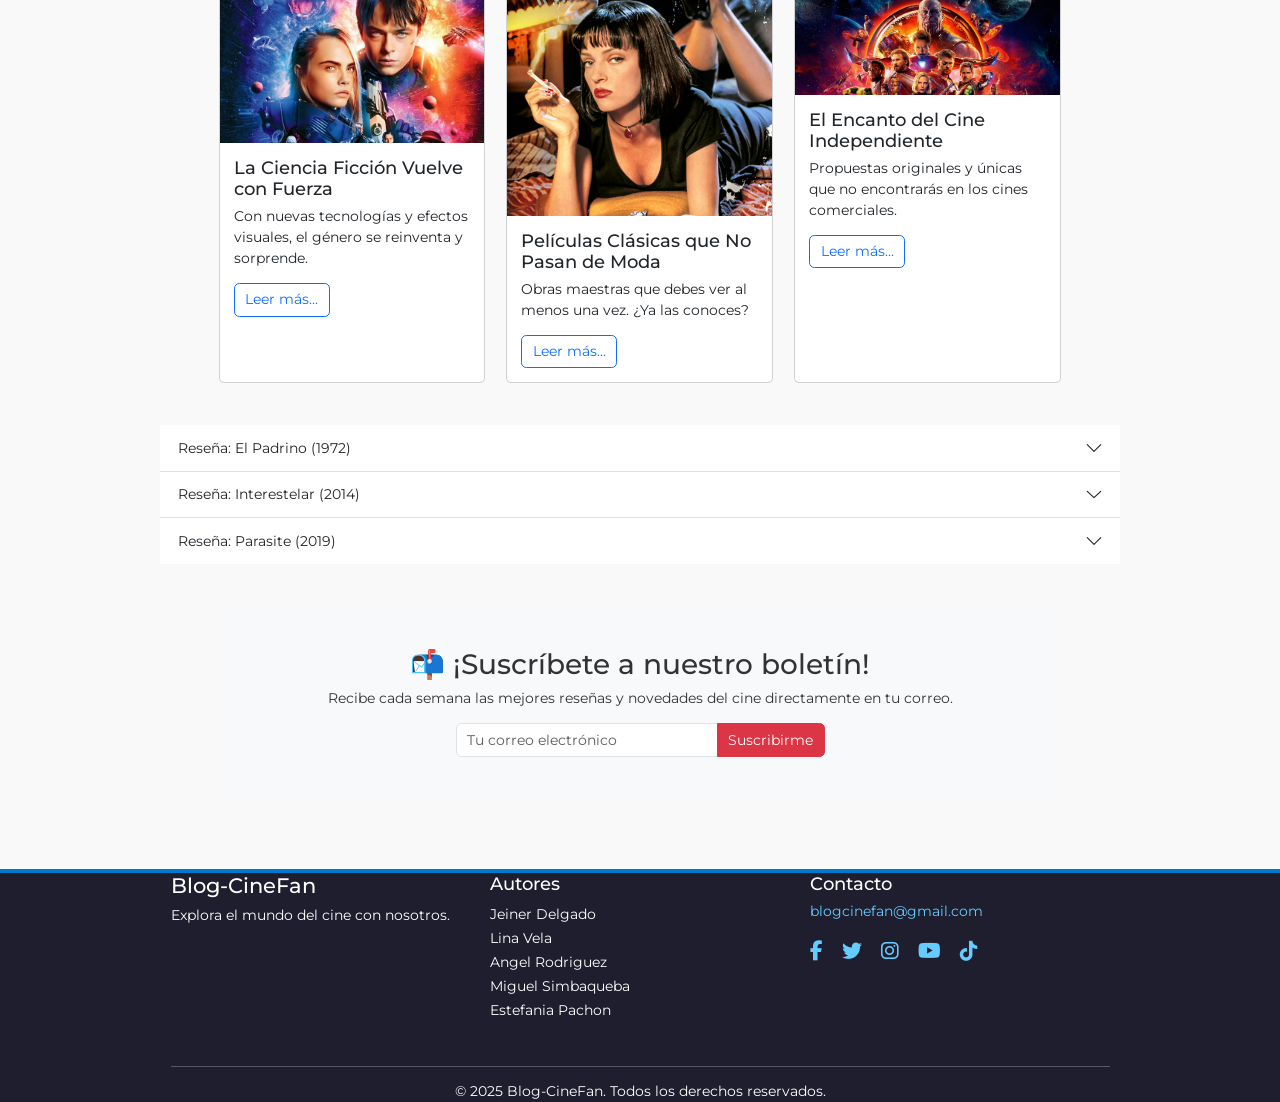
==== commit 1c91f2f1: "Agregue los footer a cada pagina" ====
--- a/index.html
+++ b/index.html
@@ -5,7 +5,10 @@
     <meta name="viewport" content="width=device-width, initial-scale=1.0">
     <title>Blog-CineFan - Inicio</title>
     <link rel="icon" href="assets/img/favicon.ico">
-    <link href="https://cdn.jsdelivr.net/npm/bootstrap@5.3.3/dist/css/bootstrap.min.css" rel="stylesheet" integrity="sha384-QWTKZyjpPEjISv5WaRU9OFeRpok6YctnYmDr5pNlyT2bRjXh0JMhjY6hW+ALEwIH" crossorigin="anonymous">
+    <link href="https://fonts.googleapis.com/css2?family=Nunito&display=swap" rel="stylesheet">
+    <link href="https://cdn.jsdelivr.net/npm/bootstrap@5.3.3/dist/css/bootstrap.min.css" rel="stylesheet">
+    <link href="https://cdnjs.cloudflare.com/ajax/libs/font-awesome/6.5.0/css/all.min.css" rel="stylesheet">
+    <link rel="stylesheet" href="../assets/css/footer.css">    
     <link rel="stylesheet" href="assets/css/styles.css">
     <link rel="stylesheet" href="assets/css/inicio.css">
     <link href="https://fonts.googleapis.com/css2?family=Montserrat:wght@400;600;700&display=swap" rel="stylesheet">
@@ -211,20 +214,48 @@
 </section>
     </main>
 
+    <!-- !Footer -->
     <footer class="site-footer">
-      <div class="footer-content">
-        <h3>Blog-CineFan</h3>
-        <p>Autores del sitio web:</p>
-        <ul>
-          <li>Jeiner Delgado</li>
-          <li>Lina Vela</li>
-          <li>Angel Rodriguez</li>
-          <li>Miguel Simbaqueba</li>
-          <li>Estefania Pachon</li>
-        </ul>
-        <p>Contacto: <a href="mailto:contacto@falso.com">blogcinefan@gmal.com</a></p>
-      </div>
-    </footer>
+    <div class="container">
+      <div class="row text-center text-md-start">
+        <!-- Columna 1 -->
+        <div class="col-md-4 mb-4">
+          <h4>Blog-CineFan</h4>
+          <p>Explora el mundo del cine con nosotros.</p>
+        </div>
+
+        <!-- Columna 2 -->
+        <div class="col-md-4 mb-4">
+          <h5>Autores</h5>
+          <ul class="list-unstyled">
+            <li>Jeiner Delgado</li>
+            <li>Lina Vela</li>
+            <li>Angel Rodriguez</li>
+            <li>Miguel Simbaqueba</li>
+            <li>Estefania Pachon</li>
+          </ul>
+        </div>
+
+        <!-- Columna 3 -->
+        <div class="col-md-4 mb-4">
+          <h5>Contacto</h5>
+          <p><a href="mailto:blogcinefan@gmail.com">blogcinefan@gmail.com</a></p>
+          <div class="social-icons mt-3">
+            <a href="#"><i class="fab fa-facebook-f"></i></a>
+            <a href="#"><i class="fab fa-twitter"></i></a>
+            <a href="#"><i class="fab fa-instagram"></i></a>
+            <a href="#"><i class="fab fa-youtube"></i></a>
+            <a href="#"><i class="fab fa-tiktok"></i></a>
+          </div>
+        </div>
+      </div>
+      <hr>
+      <div class="text-center">
+        <p class="mb-0">&copy; 2025 Blog-CineFan. Todos los derechos reservados.</p>
+      </div>
+    </div>
+  </footer>
+
 
     <script src="https://cdn.jsdelivr.net/npm/bootstrap@5.3.3/dist/js/bootstrap.bundle.min.js" integrity="sha384-YvpcrYf0tY3lHB60NNkmXc5s9fDVZLESaAA55NDzOxhy9GkcIdslK1eN7N6jIeHz" crossorigin="anonymous"></script>
 </body>
--- a/assets/css/footer.css
+++ b/assets/css/footer.css
@@ -0,0 +1,37 @@
+
+.site-footer {
+  background-color: #101D3B; /* Cambia este color si quieres otro */
+  color: #fbfbfb;
+  padding: 40px 0;
+  border-top: 1px solid #dee2e6;
+  text-align: center;
+}
+.site-footer a {
+  color: #657bf7;
+  text-decoration: none;
+}
+.site-footer a:hover {
+  color: #4672b5;
+}
+.social-icons a {
+  font-size: 20px;
+  margin-right: 15px;
+  color: #0385f6ea;
+}
+.social-icons a:hover {
+  color: #31d3db;
+}
+/* Asegura que el body ocupe toda la altura de la ventana */
+body {
+  display: flex;
+  flex-direction: column;
+  min-height: 100vh;
+  margin: 0;
+}
+
+/* Aplica esto al contenedor principal del contenido */
+main {
+  flex: 1;
+}
+
+
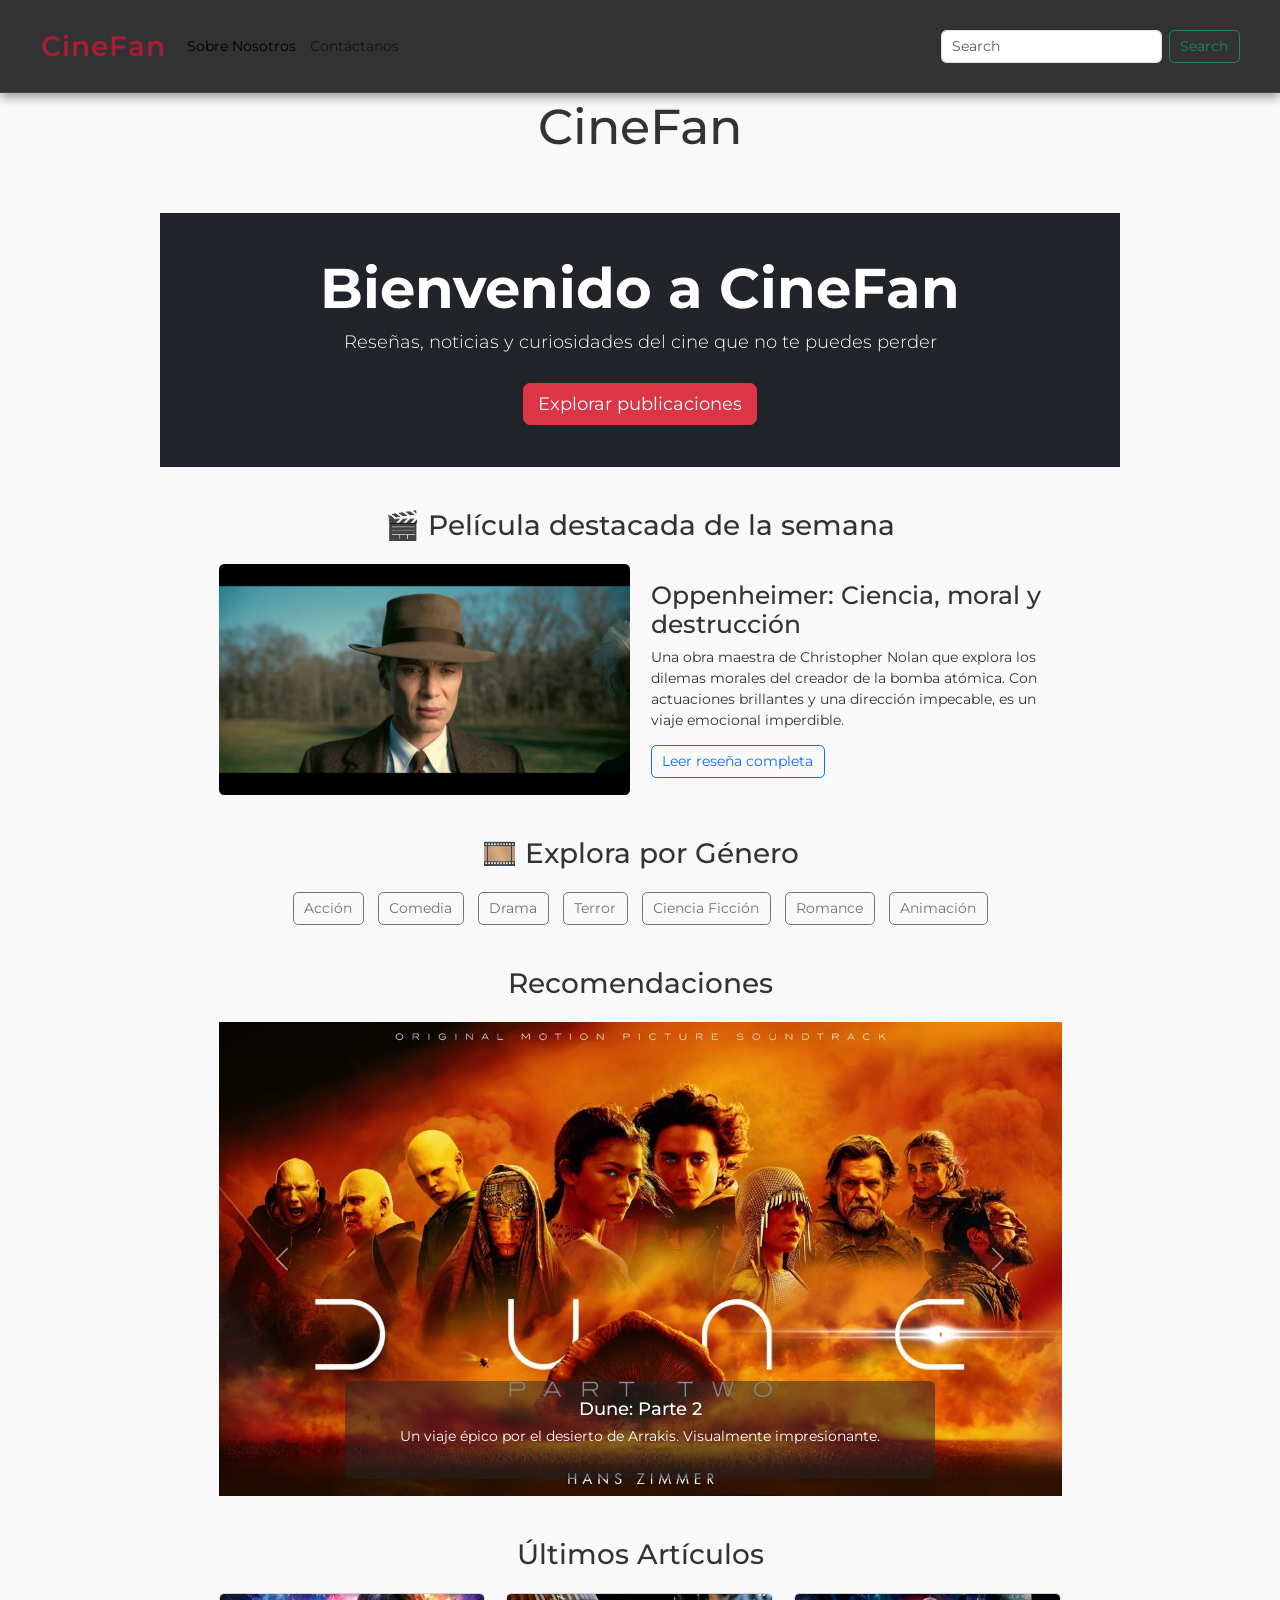
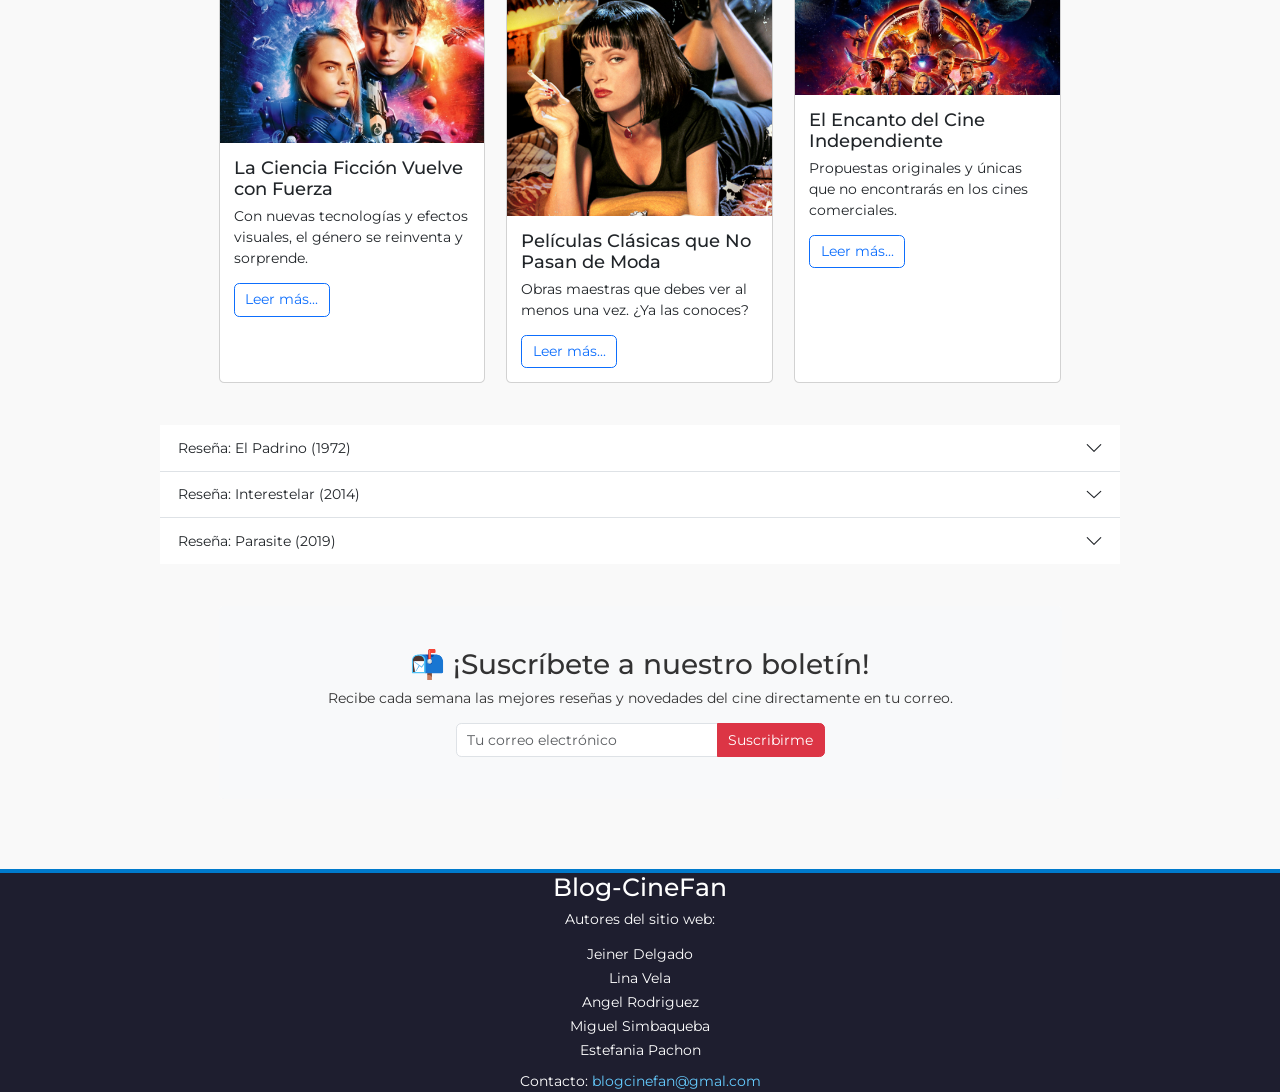
==== commit 3d514426: "añado barra de nav a los modulos" ====
--- a/index.html
+++ b/index.html
@@ -5,10 +5,7 @@
     <meta name="viewport" content="width=device-width, initial-scale=1.0">
     <title>Blog-CineFan - Inicio</title>
     <link rel="icon" href="assets/img/favicon.ico">
-    <link href="https://fonts.googleapis.com/css2?family=Nunito&display=swap" rel="stylesheet">
-    <link href="https://cdn.jsdelivr.net/npm/bootstrap@5.3.3/dist/css/bootstrap.min.css" rel="stylesheet">
-    <link href="https://cdnjs.cloudflare.com/ajax/libs/font-awesome/6.5.0/css/all.min.css" rel="stylesheet">
-    <link rel="stylesheet" href="../assets/css/footer.css">    
+    <link href="https://cdn.jsdelivr.net/npm/bootstrap@5.3.3/dist/css/bootstrap.min.css" rel="stylesheet" integrity="sha384-QWTKZyjpPEjISv5WaRU9OFeRpok6YctnYmDr5pNlyT2bRjXh0JMhjY6hW+ALEwIH" crossorigin="anonymous">
     <link rel="stylesheet" href="assets/css/styles.css">
     <link rel="stylesheet" href="assets/css/inicio.css">
     <link href="https://fonts.googleapis.com/css2?family=Montserrat:wght@400;600;700&display=swap" rel="stylesheet">
@@ -17,14 +14,29 @@
 </head>
 <body>
 
-    <nav class="navbar">
-            <div class="titulo">Blog-Cinefan</div>
-             <ul class="nav-links">
-                <li><a href="/index.html">Inicio</a></li>
-                <li><a href="/about.html">Sobre Nosotros</a></li>
-                <li><a href="/contact.html">Contacto</a></li>
-             </ul>
-        </nav>
+    <!--Barra nav con bootstrap-->
+    <nav class="navbar navbar-expand-lg py-4">
+  <div class="container-fluid">
+    <a class="navbar-brand" href="../index.html">CineFan</a>
+    <button class="navbar-toggler" type="button" data-bs-toggle="collapse" data-bs-target="#navbarSupportedContent" aria-controls="navbarSupportedContent" aria-expanded="false" aria-label="Toggle navigation">
+      <span class="navbar-toggler-icon"></span>
+    </button>
+    <div class="collapse navbar-collapse" id="navbarSupportedContent">
+      <ul class="navbar-nav me-auto mb-2 mb-lg-0">
+        <li class="nav-item">
+          <a class="nav-link active " aria-current="page" href="../about.html">Sobre Nosotros</a>
+        </li>
+        <li class="nav-item">
+          <a class="nav-link" href="../contact.html">Contáctanos</a>
+        </li>
+      </ul>
+      <form class="d-flex" role="search">
+        <input class="form-control me-2" type="search" placeholder="Search" aria-label="Search"/>
+        <button class="btn btn-outline-success" type="submit">Search</button>
+      </form>
+    </div>
+  </div>
+</nav>
 
     <header class="header">
         <div class="container">
@@ -214,48 +226,20 @@
 </section>
     </main>
 
-    <!-- !Footer -->
     <footer class="site-footer">
-    <div class="container">
-      <div class="row text-center text-md-start">
-        <!-- Columna 1 -->
-        <div class="col-md-4 mb-4">
-          <h4>Blog-CineFan</h4>
-          <p>Explora el mundo del cine con nosotros.</p>
-        </div>
-
-        <!-- Columna 2 -->
-        <div class="col-md-4 mb-4">
-          <h5>Autores</h5>
-          <ul class="list-unstyled">
-            <li>Jeiner Delgado</li>
-            <li>Lina Vela</li>
-            <li>Angel Rodriguez</li>
-            <li>Miguel Simbaqueba</li>
-            <li>Estefania Pachon</li>
-          </ul>
-        </div>
-
-        <!-- Columna 3 -->
-        <div class="col-md-4 mb-4">
-          <h5>Contacto</h5>
-          <p><a href="mailto:blogcinefan@gmail.com">blogcinefan@gmail.com</a></p>
-          <div class="social-icons mt-3">
-            <a href="#"><i class="fab fa-facebook-f"></i></a>
-            <a href="#"><i class="fab fa-twitter"></i></a>
-            <a href="#"><i class="fab fa-instagram"></i></a>
-            <a href="#"><i class="fab fa-youtube"></i></a>
-            <a href="#"><i class="fab fa-tiktok"></i></a>
-          </div>
-        </div>
-      </div>
-      <hr>
-      <div class="text-center">
-        <p class="mb-0">&copy; 2025 Blog-CineFan. Todos los derechos reservados.</p>
-      </div>
-    </div>
-  </footer>
-
+      <div class="footer-content">
+        <h3>Blog-CineFan</h3>
+        <p>Autores del sitio web:</p>
+        <ul>
+          <li>Jeiner Delgado</li>
+          <li>Lina Vela</li>
+          <li>Angel Rodriguez</li>
+          <li>Miguel Simbaqueba</li>
+          <li>Estefania Pachon</li>
+        </ul>
+        <p>Contacto: <a href="mailto:contacto@falso.com">blogcinefan@gmal.com</a></p>
+      </div>
+    </footer>
 
     <script src="https://cdn.jsdelivr.net/npm/bootstrap@5.3.3/dist/js/bootstrap.bundle.min.js" integrity="sha384-YvpcrYf0tY3lHB60NNkmXc5s9fDVZLESaAA55NDzOxhy9GkcIdslK1eN7N6jIeHz" crossorigin="anonymous"></script>
 </body>
--- a/assets/css/inicio.css
+++ b/assets/css/inicio.css
@@ -1,12 +1,10 @@
-/*CSS navegacion */
-@import url("https://fonts.googleapis.com/css2?family=Inter:wght@600&display=swap");
+@import url('https://fonts.googleapis.com/css2?family=Montserrat:ital,wght@0,100..900;1,100..900&display=swap');
+@import url('https://fonts.googleapis.com/css2?family=Inter:wght@600&display=swap');
 
 * {
   box-sizing: border-box;
 }
-main {
-  margin-top: 80px;
-}
+
 .navbar {
   position: fixed;
   top: 0;
@@ -18,31 +16,31 @@
   align-items: center;
   z-index: 1000;
 
-  /* Fondo con imagen + color sólido */
+  
   background: linear-gradient(rgba(28, 28, 30, 0.9), rgba(28, 28, 30, 0.9)),
-    url("https://images.unsplash.com/photo-1508780709619-79562169bc64?auto=format&fit=crop&w=1350&q=80");
+              url('https://tse4.mm.bing.net/th/id/OIP.qvODs7O5qsZeDH8D_uoP-AHaEK?rs=1&pid=ImgDetMain&o=7&rm=3');
   background-size: cover;
   background-position: center;
   backdrop-filter: blur(4px);
   box-shadow: 0 4px 10px rgba(0, 0, 0, 0.4);
 }
 
-.titulo {
-  font-family: "Inter", sans-serif;
-  color: #64ffda;
+.navbar-brand {
+  font-family: 'Inter', sans-serif;
+  color:#a91d34;
   font-size: 28px;
   font-weight: 600;
   letter-spacing: 1px;
+   font-family: 'Montserrat', sans-serif;
 }
 
 .nav-links {
   list-style: none;
   display: flex;
   gap: 24px;
-  font-family: "Inter", sans-serif;
+  font-family: 'Inter', sans-serif;
 }
 
-/* Links con animación y contraste */
 .nav-links a {
   color: #f0f0f0;
   text-decoration: none;
@@ -59,18 +57,17 @@
   height: 2px;
   left: 0;
   bottom: 0;
-  background-color: #64ffda;
+  background-color: #6E1423;
   transition: width 0.3s ease;
 }
 
 .nav-links a:hover {
-  color: #64ffda;
+  color: #b30202;
 }
 
 .nav-links a:hover::after {
   width: 100%;
 }
-
 /* Estilos generales */
 body {
   font-family: 'Montserrat', sans-serif;
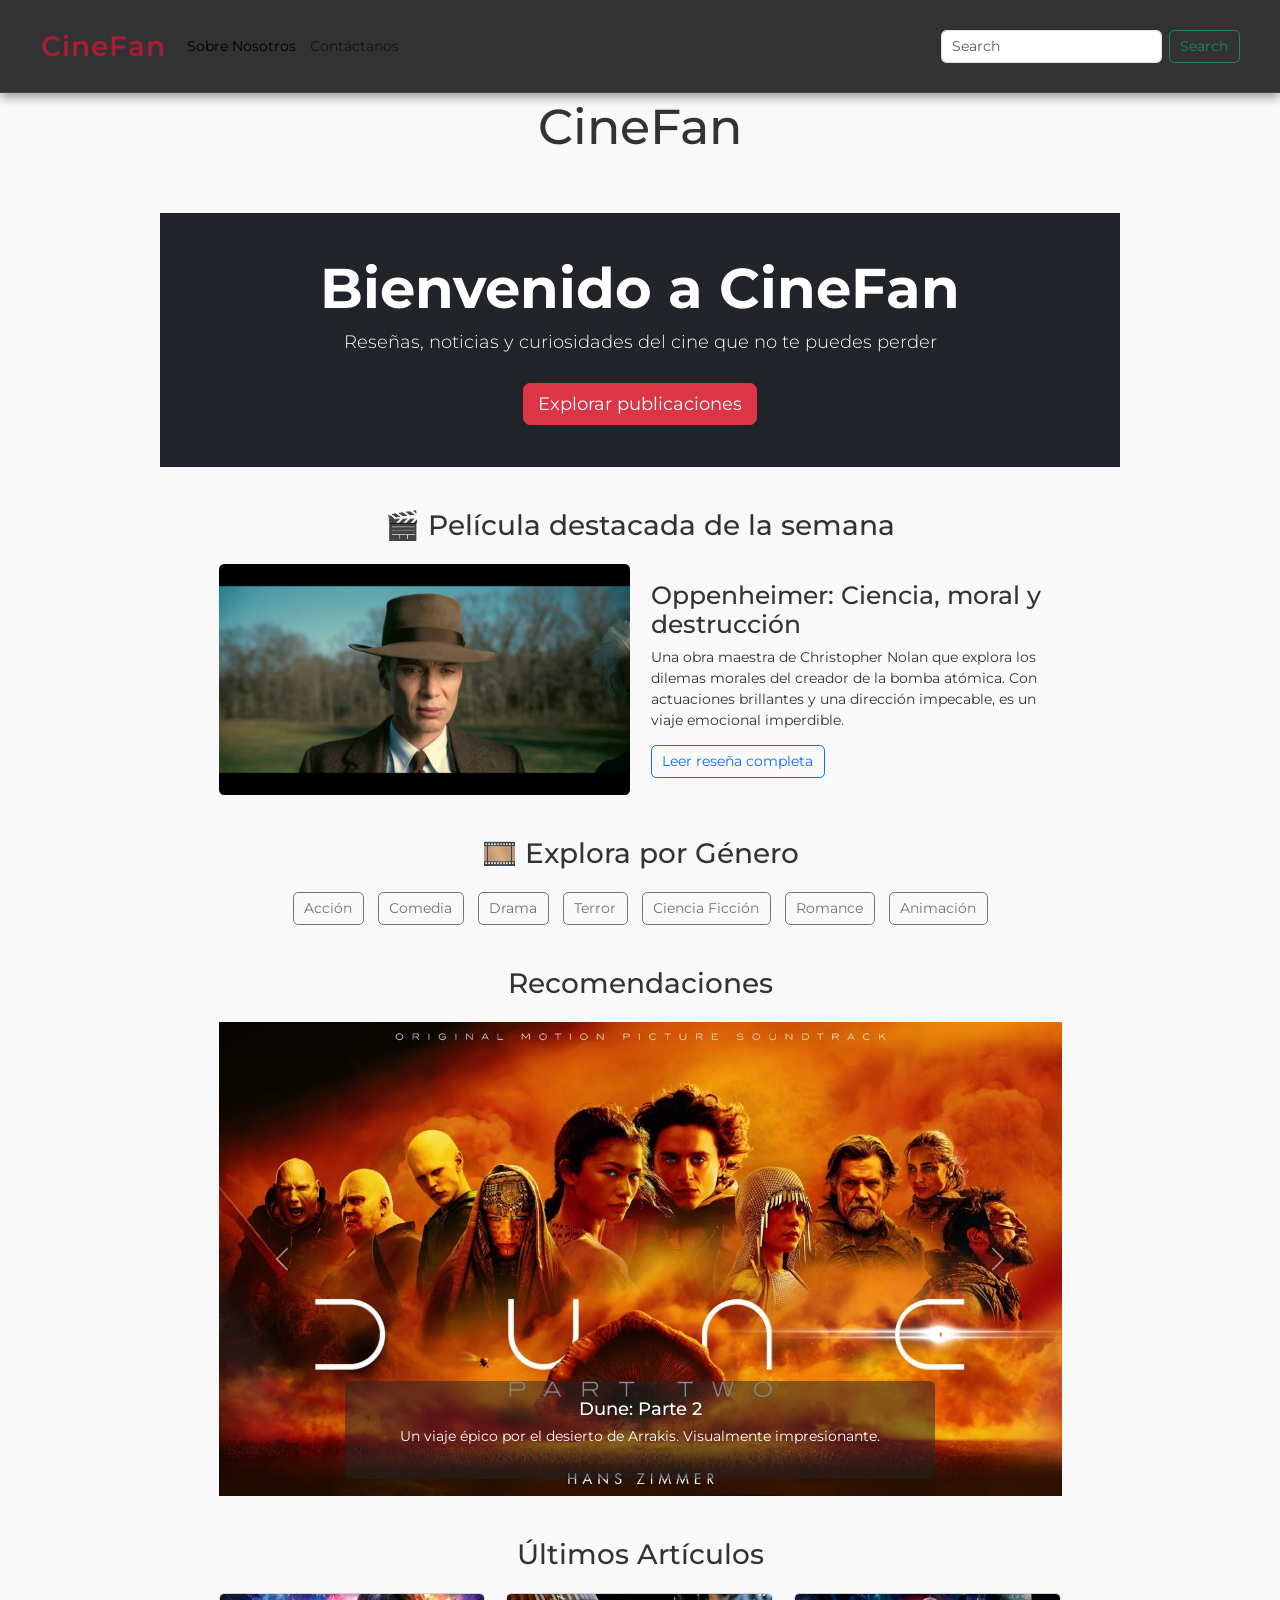
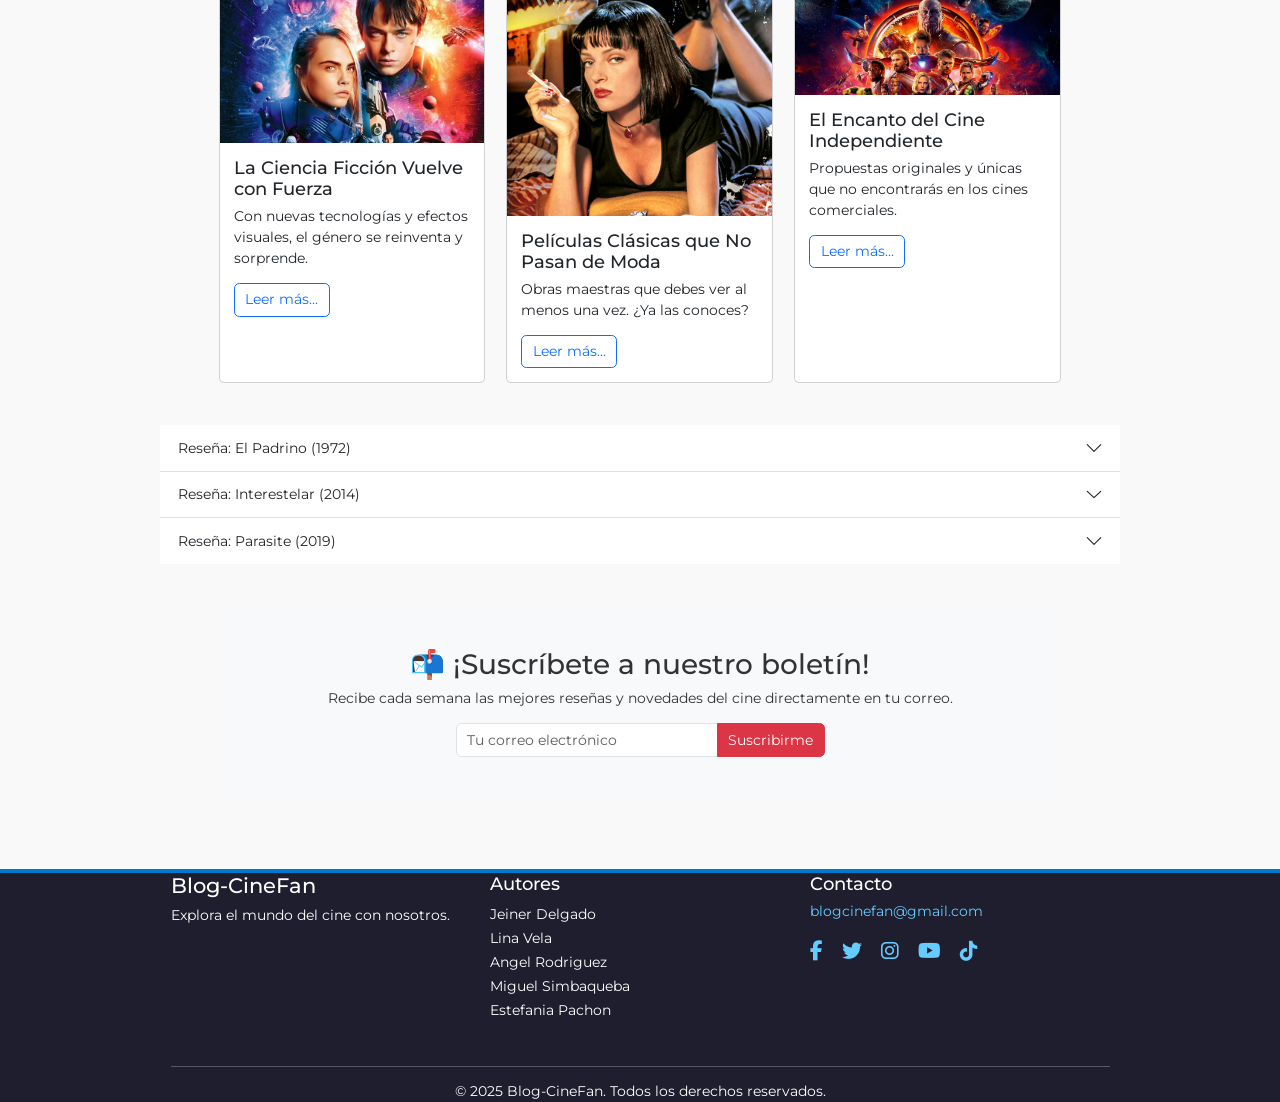
==== commit 5f481ca5: "Merge branch 'prueba' of https://github.com/Ukpercival/Blog-refactorizado into prueba" ====
--- a/index.html
+++ b/index.html
@@ -5,7 +5,10 @@
     <meta name="viewport" content="width=device-width, initial-scale=1.0">
     <title>Blog-CineFan - Inicio</title>
     <link rel="icon" href="assets/img/favicon.ico">
-    <link href="https://cdn.jsdelivr.net/npm/bootstrap@5.3.3/dist/css/bootstrap.min.css" rel="stylesheet" integrity="sha384-QWTKZyjpPEjISv5WaRU9OFeRpok6YctnYmDr5pNlyT2bRjXh0JMhjY6hW+ALEwIH" crossorigin="anonymous">
+    <link href="https://fonts.googleapis.com/css2?family=Nunito&display=swap" rel="stylesheet">
+    <link href="https://cdn.jsdelivr.net/npm/bootstrap@5.3.3/dist/css/bootstrap.min.css" rel="stylesheet">
+    <link href="https://cdnjs.cloudflare.com/ajax/libs/font-awesome/6.5.0/css/all.min.css" rel="stylesheet">
+    <link rel="stylesheet" href="../assets/css/footer.css">    
     <link rel="stylesheet" href="assets/css/styles.css">
     <link rel="stylesheet" href="assets/css/inicio.css">
     <link href="https://fonts.googleapis.com/css2?family=Montserrat:wght@400;600;700&display=swap" rel="stylesheet">
@@ -226,20 +229,48 @@
 </section>
     </main>
 
+    <!-- !Footer -->
     <footer class="site-footer">
-      <div class="footer-content">
-        <h3>Blog-CineFan</h3>
-        <p>Autores del sitio web:</p>
-        <ul>
-          <li>Jeiner Delgado</li>
-          <li>Lina Vela</li>
-          <li>Angel Rodriguez</li>
-          <li>Miguel Simbaqueba</li>
-          <li>Estefania Pachon</li>
-        </ul>
-        <p>Contacto: <a href="mailto:contacto@falso.com">blogcinefan@gmal.com</a></p>
-      </div>
-    </footer>
+    <div class="container">
+      <div class="row text-center text-md-start">
+        <!-- Columna 1 -->
+        <div class="col-md-4 mb-4">
+          <h4>Blog-CineFan</h4>
+          <p>Explora el mundo del cine con nosotros.</p>
+        </div>
+
+        <!-- Columna 2 -->
+        <div class="col-md-4 mb-4">
+          <h5>Autores</h5>
+          <ul class="list-unstyled">
+            <li>Jeiner Delgado</li>
+            <li>Lina Vela</li>
+            <li>Angel Rodriguez</li>
+            <li>Miguel Simbaqueba</li>
+            <li>Estefania Pachon</li>
+          </ul>
+        </div>
+
+        <!-- Columna 3 -->
+        <div class="col-md-4 mb-4">
+          <h5>Contacto</h5>
+          <p><a href="mailto:blogcinefan@gmail.com">blogcinefan@gmail.com</a></p>
+          <div class="social-icons mt-3">
+            <a href="#"><i class="fab fa-facebook-f"></i></a>
+            <a href="#"><i class="fab fa-twitter"></i></a>
+            <a href="#"><i class="fab fa-instagram"></i></a>
+            <a href="#"><i class="fab fa-youtube"></i></a>
+            <a href="#"><i class="fab fa-tiktok"></i></a>
+          </div>
+        </div>
+      </div>
+      <hr>
+      <div class="text-center">
+        <p class="mb-0">&copy; 2025 Blog-CineFan. Todos los derechos reservados.</p>
+      </div>
+    </div>
+  </footer>
+
 
     <script src="https://cdn.jsdelivr.net/npm/bootstrap@5.3.3/dist/js/bootstrap.bundle.min.js" integrity="sha384-YvpcrYf0tY3lHB60NNkmXc5s9fDVZLESaAA55NDzOxhy9GkcIdslK1eN7N6jIeHz" crossorigin="anonymous"></script>
 </body>
--- a/assets/css/footer.css
+++ b/assets/css/footer.css
@@ -0,0 +1,37 @@
+
+.site-footer {
+  background-color: #101D3B; /* Cambia este color si quieres otro */
+  color: #fbfbfb;
+  padding: 40px 0;
+  border-top: 1px solid #dee2e6;
+  text-align: center;
+}
+.site-footer a {
+  color: #657bf7;
+  text-decoration: none;
+}
+.site-footer a:hover {
+  color: #4672b5;
+}
+.social-icons a {
+  font-size: 20px;
+  margin-right: 15px;
+  color: #0385f6ea;
+}
+.social-icons a:hover {
+  color: #31d3db;
+}
+/* Asegura que el body ocupe toda la altura de la ventana */
+body {
+  display: flex;
+  flex-direction: column;
+  min-height: 100vh;
+  margin: 0;
+}
+
+/* Aplica esto al contenedor principal del contenido */
+main {
+  flex: 1;
+}
+
+
